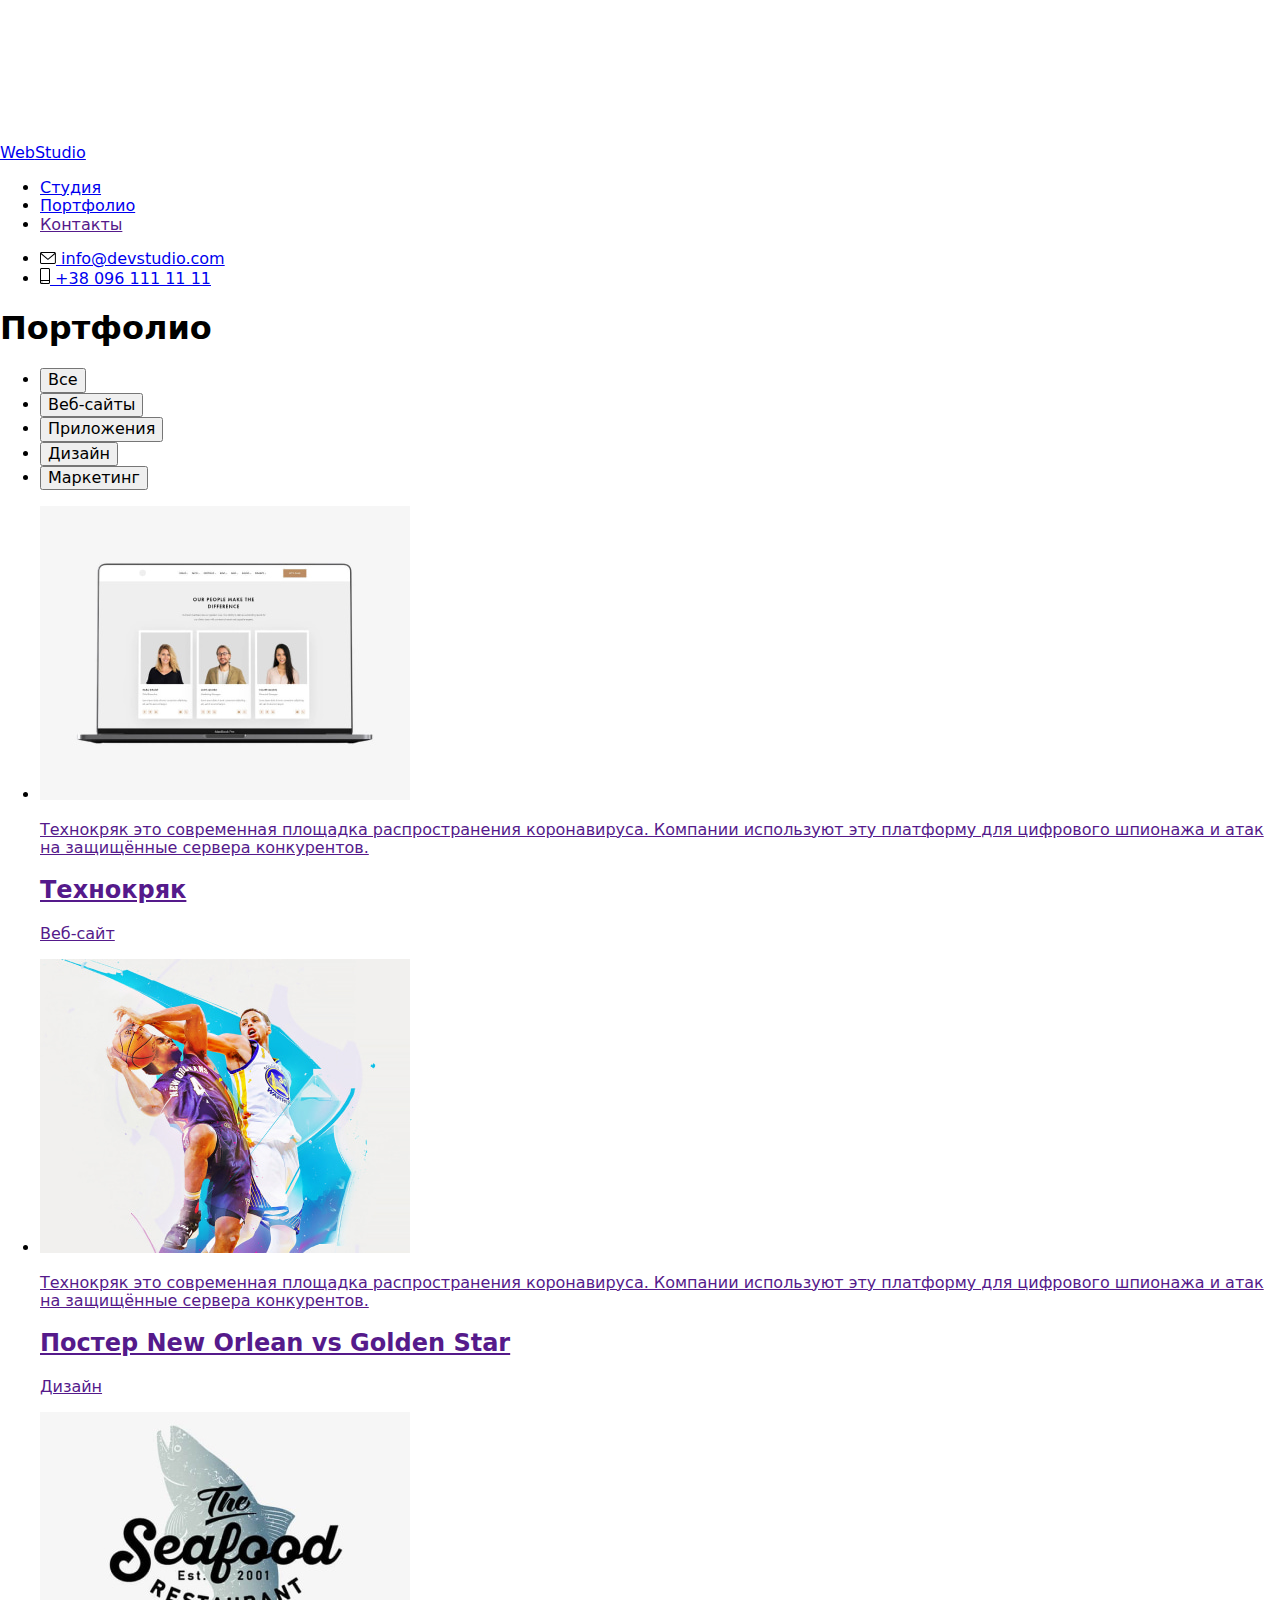
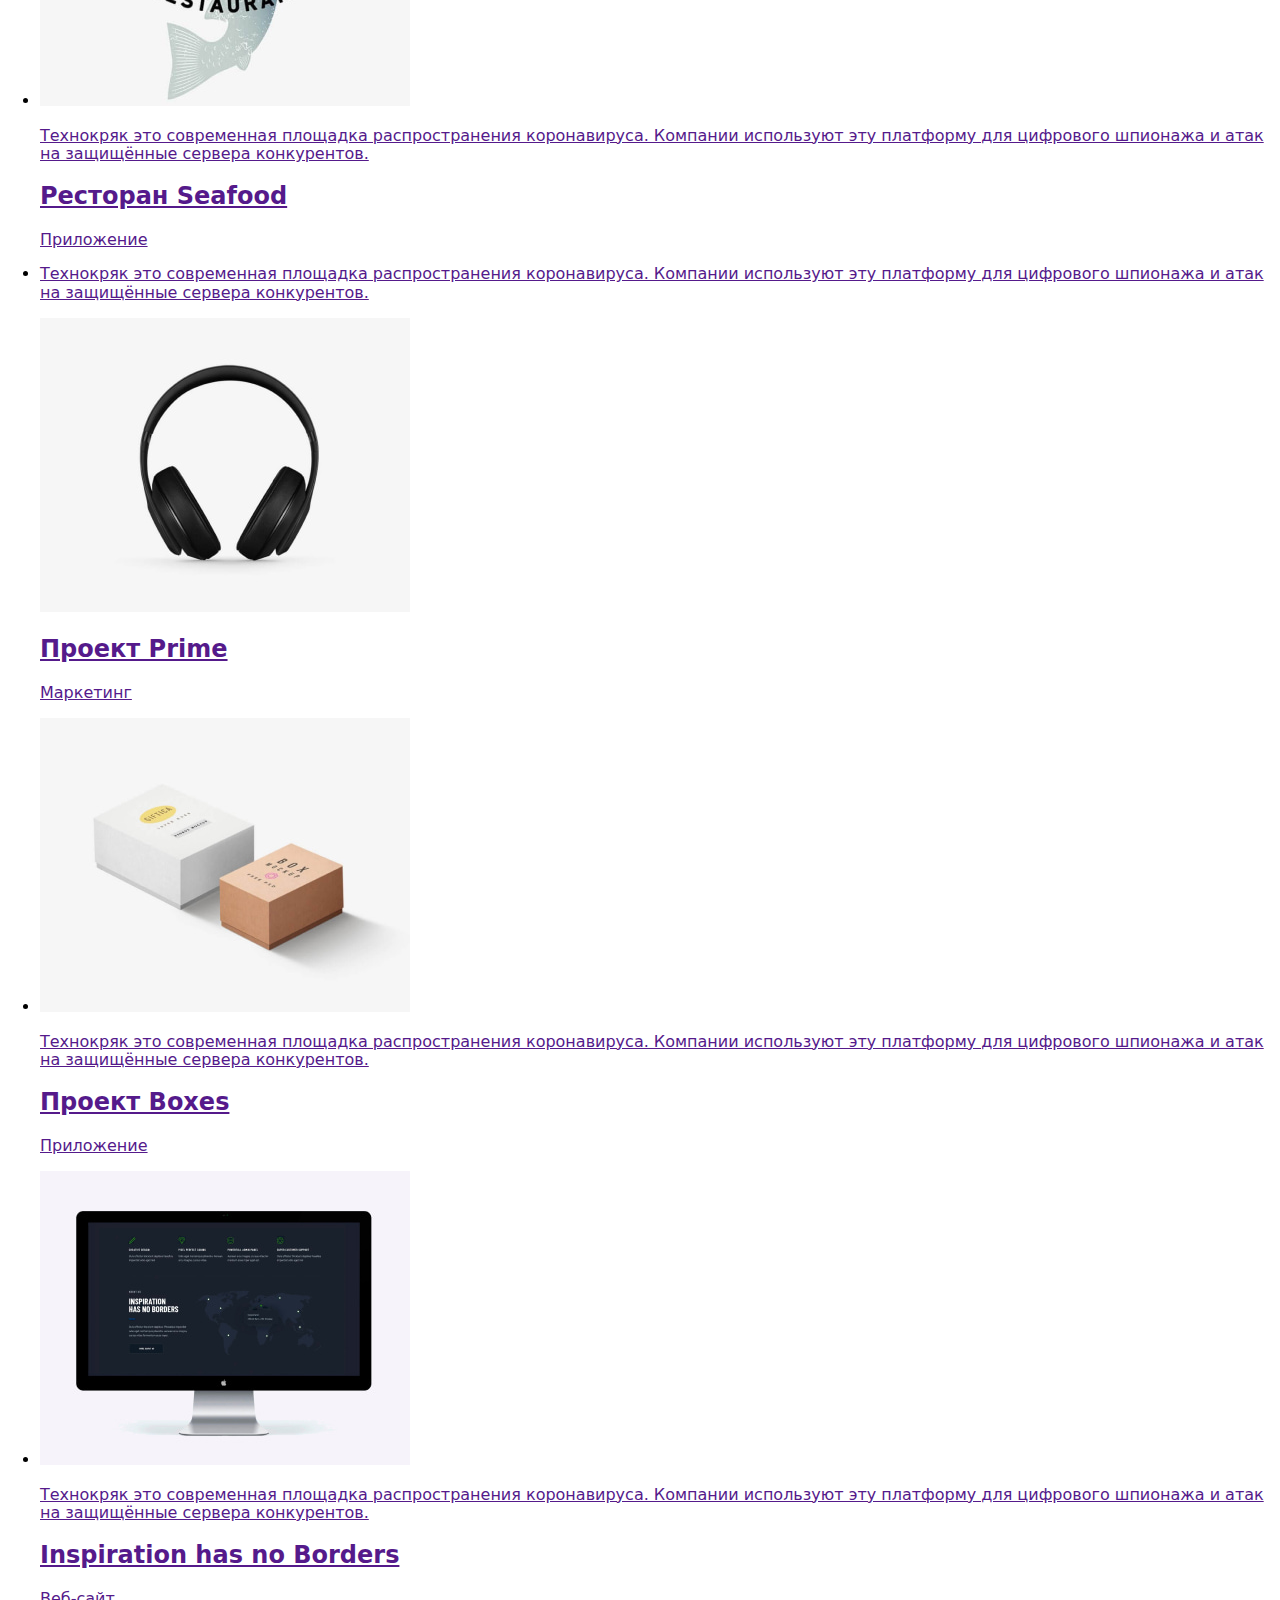
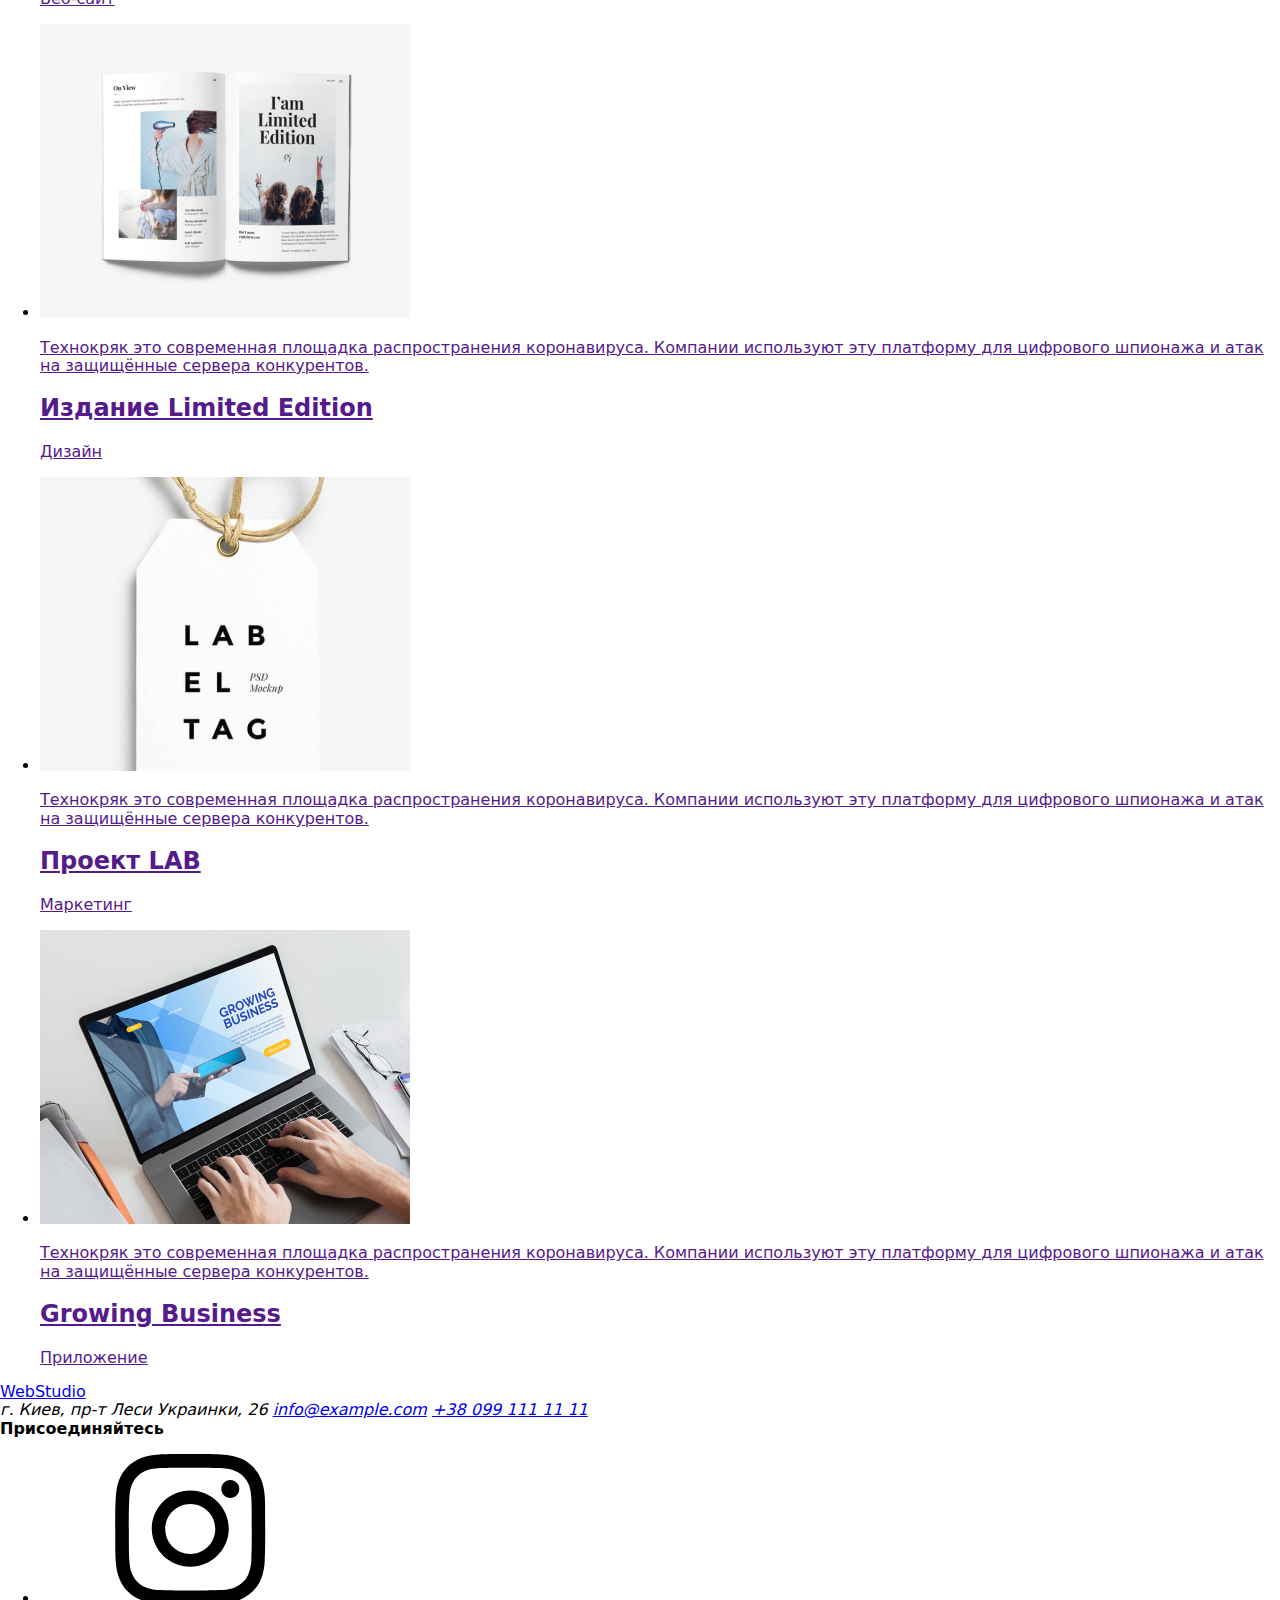
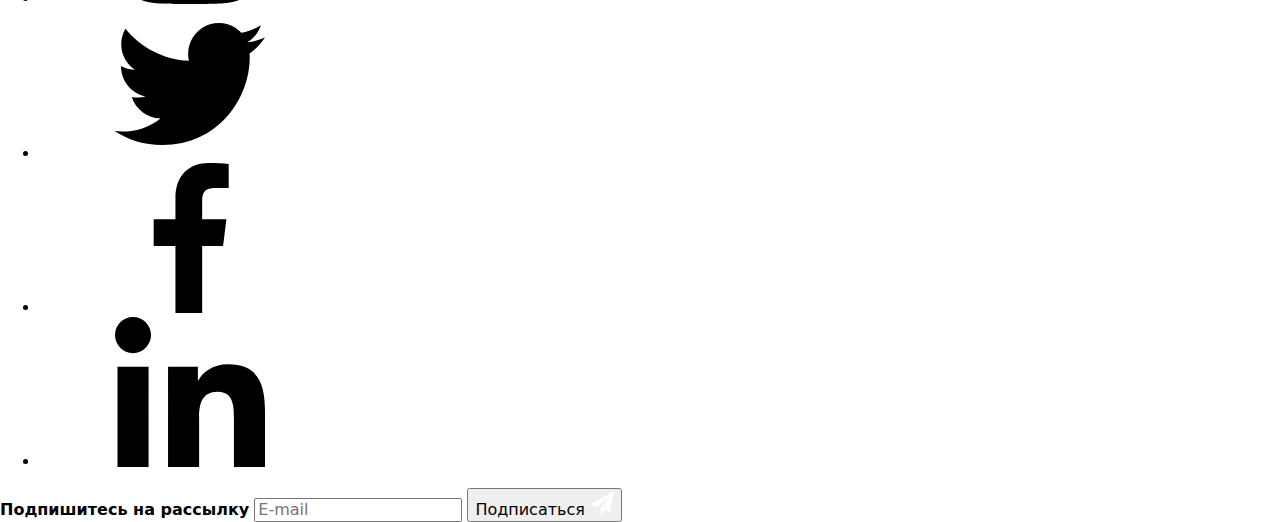
==== portfolio.html @ 75e2a90d "обновляет html для BEM" ====
<!DOCTYPE html>
<html lang="en">
  <head>
    <meta charset="UTF-8" />
    <meta http-equiv="X-UA-Compatible" content="IE=edge" />
    <meta name="viewport" content="width=device-width, initial-scale=1.0" />
    <title>Document</title>
    <link rel="preconnect" href="https://fonts.googleapis.com" />
    <link rel="preconnect" href="https://fonts.gstatic.com" crossorigin />
    <link
      href="https://fonts.googleapis.com/css2?family=Raleway:wght@700&family=Roboto:wght@400;500;700;900&display=swap"
      rel="stylesheet"
    />
    <link
      rel="stylesheet"
      href="https://cdnjs.cloudflare.com/ajax/libs/modern-normalize/1.1.0/modern-normalize.min.css"
    />
    <link rel="stylesheet" href="./css/styles.css" />
  </head>
  <body class="page">
    <!--Шапка сайта-->
    <header class="page-header">
      <div class="container navigation">
        <nav class="main-nav">
          <a href="./index.html" lang="en" class="page-header__logo"
            ><span class="page-header__accent">Web</span>Studio</a
          >
          <ul class="site-nav">
            <li class="site-nav__item">
              <a href="./index.html" class="site-nav__link site-nav__link--active">Студия</a>
            </li>
            <li class="site-nav__item">
              <a href="./portfolio.html" class="site-nav__link">Портфолио</a>
            </li>
            <li class="site-nav__item"><a href="" class="site-nav__link">Контакты</a></li>
          </ul>
        </nav>
        <ul class="auth-nav">
          <li class="auth-nav__item">
            <a href="mailto:info@devstudio.com" class="auth-nav__link">
              <svg class="auth-nav__icon" width="16px" height="12px">
                <use href="./images/icons.svg#icon-envelope"></use></svg>
                info@devstudio.com</a>
          </li>
          <li class="auth-nav__item">
            <a href="tel:+380961111111" class="auth-nav__link">
              <svg class="auth-nav__icon" width="10px" height="16px">
                <use href="./images/icons.svg#icon-smartphone"></use></svg>
                +38 096 111 11 11</a>
          </li>
        </ul>
      </div>
    </header>
    <main>
      <!--Секция портфолио-->
      <section class="section">
        <div class="container">
          <h1 class="portfolio-title">Портфолио</h1>
          <ul class="fields">
            <li class="fields__item">
              <button type="button" class="fields__button">Все</button>
            </li>
            <li class="fields__item">
              <button type="button" class="fields__button">Веб-сайты</button>
            </li>
            <li class="fields__item">
              <button type="button" class="fields__button">Приложения</button>
            </li>
            <li class="fields__item">
              <button type="button" class="fields__button">Дизайн</button>
            </li>
            <li class="fields__item">
              <button type="button" class="fields__button">Маркетинг</button>
            </li>
          </ul>
          <ul class="project-list">
            <li class="project-list__item">
              <a class="project-list__link" href="">
                <div class="project-overlay">
                  <img
                    class="project-list__image"
                    src="./images/img1.jpg"
                    alt="часть команды: две девушки и мужчина на отдельных фотокарточках с именами и должностями"
                    width="370"
                    height="294"
                  />
                  <p class="project-overlay__text">
                    Технокряк это современная площадка распространения
                    коронавируса. Компании используют эту платформу для
                    цифрового шпионажа и атак на защищённые сервера конкурентов.
                  </p>
                </div>
                <div class="project-list__description">
                  <h2 class="project-list__title">Технокряк</h2>
                  <p class="project-list__text">Веб-сайт</p>
                </div>
              </a>
            </li>
            <li class="project-list__item">
              <a class="project-list__link" href="">
                <div class="project-overlay">
                  <img
                    class="project-list__image"
                    src="./images/img2.jpg"
                    alt="два баскетболиста борются в воздухе за мяч"
                    width="370"
                    height="294"
                  />
                  <p class="project-overlay__text">
                    Технокряк это современная площадка распространения
                    коронавируса. Компании используют эту платформу для
                    цифрового шпионажа и атак на защищённые сервера конкурентов.
                  </p>
                </div>
                <div class="project-list__description">
                  <h2 class="project-list__title">Постер New Orlean vs Golden Star</h2>
                  <p class="project-list__text">Дизайн</p>
                </div>
              </a>
            </li>
            <li class="project-list__item">
              <a class="project-list__link" href="">
                <div class="project-overlay">
                  <img
                    class="project-list__image"
                    src="./images/img3.jpg"
                    alt="Надпись The Seafood restautant с рыбой на фоне"
                    width="370"
                    height="294"
                  />
                  <p class="project-overlay__text">
                    Технокряк это современная площадка распространения
                    коронавируса. Компании используют эту платформу для
                    цифрового шпионажа и атак на защищённые сервера конкурентов.
                  </p>
                </div>
                <div class="project-list__description">
                  <h2 class="project-list__title">Ресторан Seafood</h2>
                  <p class="project-list__text">Приложение</p>
                </div>
              </a>
            </li>
            <li class="project-list__item">
              <a class="project-list__link" href="">
                <div class="project-overlay">
                  <p class="project-overlay__text">
                    Технокряк это современная площадка распространения
                    коронавируса. Компании используют эту платформу для
                    цифрового шпионажа и атак на защищённые сервера конкурентов.
                  </p>
                  <img
                    class="project-list__image"
                    src="./images/img4.jpg"
                    alt="большие черные наушники"
                    width="370"
                    height="294"
                  />
                </div>
                <div class="project-list__description">
                  <h2 class="project-list__title">Проект Prime</h2>
                  <p class="project-list__text">Маркетинг</p>
                </div>
              </a>
            </li>
            <li class="project-list__item">
              <a class="project-list__link" href="">
                <div class="project-overlay">
                  <img
                    class="project-list__image"
                    src="./images/img5.jpg"
                    alt="одна белая коробочка побольше и одна поменьше под цвет дерева"
                    width="370"
                    height="294"
                  />
                  <p class="project-overlay__text">
                    Технокряк это современная площадка распространения
                    коронавируса. Компании используют эту платформу для
                    цифрового шпионажа и атак на защищённые сервера конкурентов.
                  </p>
                </div>
                <div class="project-list__description">
                  <h2 class="project-list__title">Проект Boxes</h2>
                  <p class="project-list__text">Приложение</p>
                </div>
              </a>
            </li>
            <li class="project-list__item">
              <a class="project-list__link" href="">
                <div class="project-overlay">
                  <img
                    class="project-list__image"
                    src="./images/img6.jpg"
                    alt="компьютерный моноблок"
                    width="370"
                    height="294"
                  />
                  <p class="project-overlay__text">
                    Технокряк это современная площадка распространения
                    коронавируса. Компании используют эту платформу для
                    цифрового шпионажа и атак на защищённые сервера конкурентов.
                  </p>
                </div>
                <div class="project-list__description">
                  <h2 lang="en" class="project-list__title">Inspiration has no Borders</h2>
                  <p class="project-list__text">Веб-сайт</p>
                </div>
              </a>
            </li>
            <li class="project-list__item">
              <a class="project-list__link" href="">
                <div class="project-overlay">
                  <img
                    class="project-list__image"
                    src="./images/img7.jpg"
                    alt="Открытый фотожурнал"
                    width="370"
                    height="294"
                  />
                  <p class="project-overlay__text">
                    Технокряк это современная площадка распространения
                    коронавируса. Компании используют эту платформу для
                    цифрового шпионажа и атак на защищённые сервера конкурентов.
                  </p>
                </div>
                <div class="project-list__description">
                  <h2 class="project-list__title">Издание Limited Edition</h2>
                  <p class="project-list__text">Дизайн</p>
                </div>
              </a>
            </li>
            <li class="project-list__item">
              <a class="project-list__link" href="">
                <div class="project-overlay">
                  <img
                    class="project-list__image"
                    src="./images/img8.jpg"
                    alt="этикетка для одежды"
                    width="370"
                    height="294"
                  />
                  <p class="project-overlay__text">
                    Технокряк это современная площадка распространения
                    коронавируса. Компании используют эту платформу для
                    цифрового шпионажа и атак на защищённые сервера конкурентов.
                  </p>
                </div>
                <div class="project-list__description">
                  <h2 class="project-list__title">Проект LAB</h2>
                  <p class="project-list__text">Маркетинг</p>
                </div>
              </a>
            </li>
            <li class="project-list__item">
              <a class="project-list__link" href="">
                <div class="project-overlay">
                  <img
                    class="project-list__image"
                    src="./images/img9.jpg"
                    alt="пальцы рук печатают по клавиатуре macbook"
                    width="370"
                    height="294"
                  />
                  <p class="project-overlay__text">
                    Технокряк это современная площадка распространения
                    коронавируса. Компании используют эту платформу для
                    цифрового шпионажа и атак на защищённые сервера конкурентов.
                  </p>
                </div>
                <div class="project-list__description">
                  <h2 lang="en" class="project-list__title">Growing Business</h2>
                  <p class="project-list__text">Приложение</p>
                </div>
              </a>
            </li>
          </ul>
        </div>
      </section>
    </main>
    <!--Футер-->
    <footer class="footer">
      <div class="container">
        <div class="footer__info">
          <div class="footer__contacts">
            <a href="./index.html" lang="en" class="footer__logo"
              ><span class="footer__accent">Web</span>Studio</a
            >
            <address class="footer-adress">
              <span class="footer-adress__postal">г. Киев, пр-т Леси Украинки, 26</span>
              <a href="mailto:info@example.com" class="footer-adress__email"
                >info@example.com</a
              >
              <a href="tel:+380991111111" class="footer-adress__tel">+38 099 111 11 11</a>
            </address>
          </div>
          <div class="footer-media">
            <b class="footer-media__join">Присоединяйтесь</b>
            <ul class="footer-social">
              <li class="footer-social__item">
                <a class="footer-social__link" href="">
                  <svg class="footer-social__icon">
                    <use href="./images/icons.svg#icon-instagram"></use>
                  </svg>
                </a>
              </li>
              <li class="footer-social__item">
                <a class="footer-social__link" href="">
                  <svg class="footer-social__icon">
                    <use href="./images/icons.svg#icon-twitter"></use>
                  </svg>
                </a>
              </li>
              <li class="footer-social__item">
                <a class="footer-social__link" href="">
                  <svg class="footer-social__icon">
                    <use href="./images/icons.svg#icon-facebook"></use>
                  </svg>
                </a>
              </li>
              <li class="footer-social__item">
                <a class="footer-social__linkedin" href="">
                  <svg class="footer-social__icon">
                    <use href="./images/icons.svg#icon-linkedin"></use>
                  </svg>
                </a>
              </li>
            </ul>
          </div>
          <form class="footer-form">
            <label class="footer-form__block">
              <b class="footer-form__caption">Подпишитесь на рассылку</b>
              <input
                class="footer-form__input"
                type="email"
                name="mail"
                id="mail"
                placeholder="E-mail"
              />
            </label>
            <button class="footer-form__button" type="submit">Подписаться
              <svg class="footer-form__icon" width="24px" height="24px">
                <use href="./images/icon-forms.svg#icon-icon-send"></use>
              </svg>
            </button>
          </form>
        </div>
      </div>
    </footer>
    <script>
      const { height: pageHeaderHeight } = document
        .querySelector('.page-header')
        .getBoundingClientRect();

      document.body.style.paddingTop = `${pageHeaderHeight}px`;
    </script>
  </body>
</html>
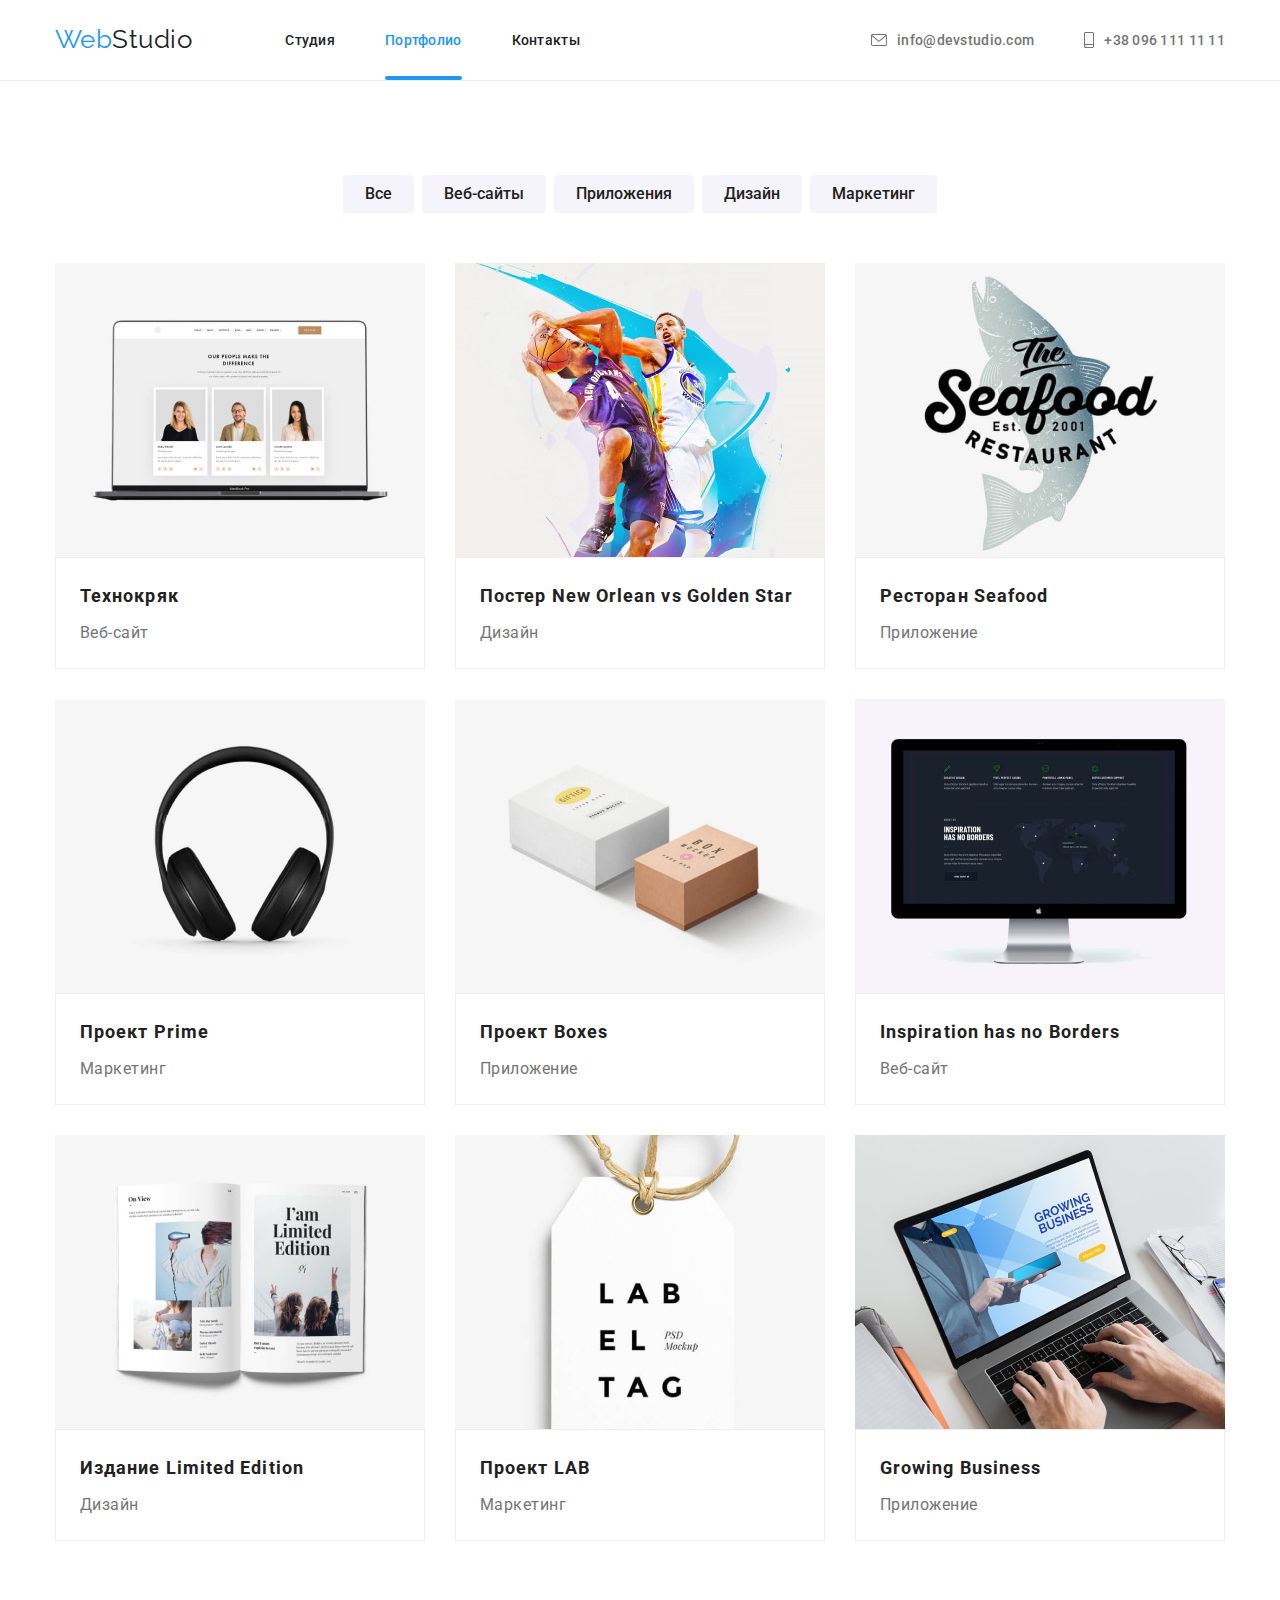
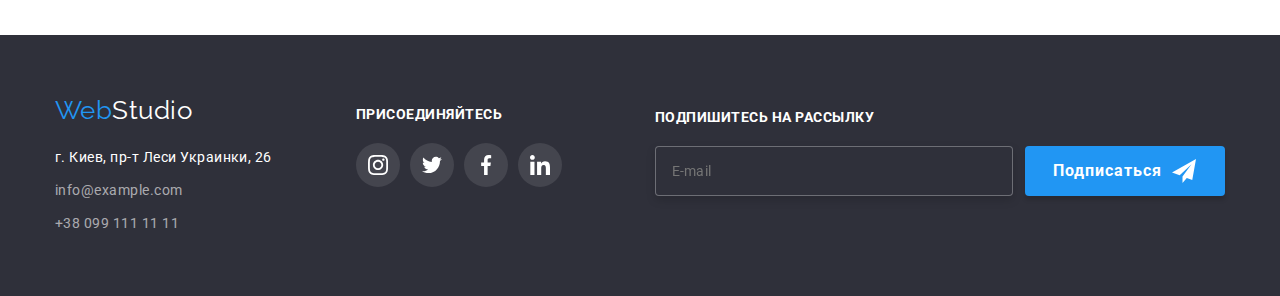
==== commit bf4eec59: "обновляет Портфолио для активной страницы" ====
--- a/portfolio.html
+++ b/portfolio.html
@@ -27,10 +27,10 @@
           >
           <ul class="site-nav">
             <li class="site-nav__item">
-              <a href="./index.html" class="site-nav__link site-nav__link--active">Студия</a>
+              <a href="./index.html" class="site-nav__link">Студия</a>
             </li>
             <li class="site-nav__item">
-              <a href="./portfolio.html" class="site-nav__link">Портфолио</a>
+              <a href="./portfolio.html" class="site-nav__link site-nav__link--active">Портфолио</a>
             </li>
             <li class="site-nav__item"><a href="" class="site-nav__link">Контакты</a></li>
           </ul>
--- a/css/styles.css
+++ b/css/styles.css
@@ -0,0 +1,1214 @@
+/* Цвет основного текста #212121 */
+/* Цвет выделений #2196F3 */
+/* цвет текста героя #FFFFFF */
+/* Цвет фона вторичный  #2F303A; */
+/* Цвет фона Наша команда #F5F4F */
+/* цвет параграфов в преимуществах #2F303A */
+/* Цвет фона кнопок #3F5F4FA */
+
+:root {
+  --primary-text-color: #757575;
+  --title-text-color: #212121;
+  --accent-color: #2196f3;
+  --primary-white-color: #ffffff;
+  --secondary-bcg-color: #f5f4fa;
+  --thirdly-bcg-color: #2f303a;
+  --animation-timing-function: cubic-bezier(0.4, 0, 0.2, 1);
+  --animation-duration: 250ms;
+}
+
+html {
+  box-sizing: border-box;
+}
+
+*,
+*::before,
+*::after {
+  box-sizing: inherit;
+}
+
+/* Cтили для index.html */
+
+.page {
+  background-color: var(--primary-white-color);
+  color: var(--primary-text-color);
+
+  font-family: Roboto, sans-serif;
+  letter-spacing: 0.03em;
+}
+
+ul {
+  list-style: none;
+  padding: 0;
+  margin: 0;
+}
+
+.container {
+  width: 1200px;
+  margin: 0 auto;
+  padding-left: 15px;
+  padding-right: 15px;
+}
+
+.section {
+  padding-top: 94px;
+  padding-bottom: 94px;
+}
+
+section.no-bottom-padding {
+  padding-bottom: 0;
+}
+
+.section__title {
+  color: var(--title-text-color);
+  margin-top: 0;
+  margin-bottom: 50px;
+
+  font-size: 36px;
+  line-height: 1.17;
+  text-align: center;
+}
+
+.image {
+  display: block;
+}
+
+/* Header */
+.page-header {
+  border-bottom: 1px solid #ececec;
+  position: fixed;
+  width: 100%;
+  min-height: 80px;
+  top: 0;
+  left: 0;
+  z-index: 3;
+  background-color: var(--primary-white-color);
+}
+
+/* Navigation */
+.navigation {
+  display: flex;
+  align-items: center;
+  justify-content: space-between;
+}
+.main-nav {
+  display: flex;
+  align-items: center;
+}
+
+/* logo */
+.page-header__logo {
+  display: block;
+  padding-top: 24px;
+  padding-bottom: 25px;
+  color: var(--title-text-color);
+
+  font-family: Raleway, sans-serif;
+  font-size: 26px;
+  line-height: 1.2;
+  text-decoration: none;
+}
+.page-header__accent {
+  color: var(--accent-color);
+}
+
+/* site nav */
+.site-nav {
+  display: flex;
+  margin-left: 93px;
+}
+
+.site-nav__item:not(:last-child) {
+  margin-right: 50px;
+}
+
+.site-nav__link {
+  color: var(--title-text-color);
+
+  display: block;
+  font-weight: 500;
+  font-size: 14px;
+  line-height: 1.15;
+  letter-spacing: 0.02em;
+  text-decoration: none;
+  padding-top: 32px;
+  padding-bottom: 32px;
+  transition: color var(--animation-duration) var(--animation-timing-function);
+}
+.site-nav__link:hover,
+.site-nav__link:focus {
+  color: var(--accent-color);
+  outline: none;
+}
+
+.site-nav__link--active {
+  display: block;
+  font-weight: 500;
+  font-size: 14px;
+  line-height: 1.15;
+  letter-spacing: 0.02em;
+  text-decoration: none;
+  padding-top: 32px;
+  padding-bottom: 32px;
+  transition: color var(--animation-duration) var(--animation-timing-function);
+  color: var(--accent-color);
+}
+
+.site-nav__item {
+  position: relative;
+}
+
+
+
+.site-nav__link::after {
+  content: '';
+  display: block;
+  position: absolute;
+  bottom: 0;
+  left: 0;
+  border-radius: 2px;
+  min-height: 4px;
+  min-width: 100%;
+  background-color: var(--accent-color);
+  transform: scaleX(0);
+  transition: transform 500ms cubic-bezier(0.4, 0, 0.2, 1);
+}
+
+.site-nav__link--active::after {
+  content: '';
+  display: block;
+  position: absolute;
+  bottom: 0;
+  left: 0;
+  border-radius: 2px;
+  height: 4px;
+  min-width: 100%;
+  background-color: var(--accent-color);
+  transform: scaleX(1);
+}
+
+.site-nav__link:hover::after,
+.site-nav__link:focus::after {
+  transform: scaleX(1);
+  outline: none;
+}
+
+/* auth-nav */
+
+.auth-nav {
+  display: flex;
+}
+
+.auth-nav__item{
+  margin-left: 50px;
+}
+
+.auth-nav__link {
+  display: flex;
+  color: var(--primary-text-color);
+  margin-left: 0;
+  font-weight: 500;
+  font-size: 14px;
+  line-height: 1.15;
+  letter-spacing: 0.02em;
+  text-decoration: none;
+  list-style: none;
+  align-items: center;
+  transition: color var(--animation-duration) var(--animation-timing-function);
+}
+
+.auth-nav__link:hover,
+.auth-nav__link:focus {
+  color: var(--accent-color);
+  outline: none;
+}
+
+.auth-nav__icon {
+  margin-right: 10px;
+  fill: currentColor;
+  margin-top: 0;
+  margin-bottom: 0;
+}
+
+/* hero */
+
+.hero {
+  background-color: #c4c4c4;
+  background-image: linear-gradient(
+      to right,
+      rgba(47, 48, 58, 0.4),
+      rgba(47, 48, 58, 0.4)
+    ),
+    url(../images/background.jpg);
+
+  background-repeat: no-repeat;
+  background-position: center;
+  background-size: cover;
+
+  height: 600px;
+  max-width: 1600px;
+  margin-right: auto;
+  margin-left: auto;
+
+  padding-top: 200px;
+  padding-bottom: 200px;
+
+  text-align: center;
+}
+
+.hero__title {
+  color: var(--primary-white-color);
+  margin-top: 0;
+  margin-bottom: 30px;
+
+  font-weight: 900;
+  font-size: 44px;
+  line-height: 1.36;
+  text-align: center;
+  letter-spacing: 0.06em;
+  text-transform: uppercase;
+}
+.hero__button {
+  color: var(--primary-white-color);
+  background-color: var(--accent-color);
+  cursor: pointer;
+  /* position: relative; */
+
+  font-family: inherit;
+  font-weight: 700;
+  font-size: 16px;
+  line-height: 1.87;
+  /* overflow: hidden; */
+
+  display: inline-flex;
+  min-width: 200px;
+  align-items: center;
+  text-align: center;
+  letter-spacing: 0.06em;
+  border: 0;
+  padding: 10px 32px;
+
+  box-shadow: 0px 4px 4px rgba(0, 0, 0, 0.15);
+  border-radius: 4px;
+
+  transition: background-color 250ms cubic-bezier(0.4, 0, 0.2, 1);
+}
+
+.hero__button:hover,
+.hero__button:focus {
+  background-color: #188ce8;
+  outline: none;
+}
+
+/* .hero-button::before{
+  content: "";
+  display: inline-block;
+  width: 30px;
+  height: 30px;
+  margin-right: 5px;
+  background-color: red;
+
+  transition: transform 250ms cubic-bezier(0.4, 0, 0.2, 1);
+}
+
+.hero-button:hover::before{
+  transform: translateY(-60px);
+}
+
+.hero-button::after{
+  content: "";
+  display: inline-block;
+  position: absolute;
+  top: 40%;
+  left: 32px;
+  width: 30px;
+  height: 30px;
+  margin-right: 5px;
+  background-color: rgb(82, 47, 47);
+  transform: translateY(calc(-35% + 60px));
+
+  transition: transform 250ms cubic-bezier(0.4, 0, 0.2, 1) ;
+
+}
+
+.hero-button:hover::after{
+  transform: translateY(-35%);
+} */
+
+/* Form */
+.form {
+  width: 100%;
+  height: 100%;
+  padding: 0;
+  color: var(--title-text-color);
+}
+
+.form__title {
+  display: inline-block;
+  margin-bottom: 12px;
+  margin-top: 0;
+  font-weight: 700;
+  font-size: 20px;
+  line-height: 1.15;
+  text-align: center;
+
+  color: var(--title-text-color);
+}
+
+.form__field {
+  position: relative;
+  display: flex;
+  margin-bottom: 10px;
+  flex-direction: column;
+  text-align: start;
+}
+
+.form__comments {
+  position: relative;
+  display: flex;
+  flex-direction: column;
+  text-align: start;
+  margin-bottom: 0;
+}
+
+.form__lable {
+  display: block;
+  font-size: 12px;
+  line-height: 1.17;
+  letter-spacing: 0.01em;
+  color: #757575;
+  margin-bottom: 4px;
+}
+
+.form__input {
+  border: 1px solid rgba(33, 33, 33, 0.2);
+  box-sizing: border-box;
+  border-radius: 4px;
+  width: 448px;
+  height: 40px;
+  padding: 11px 12px;
+  padding-left: 42px;
+  color: var(--title-text-color);
+  transition: border var(--animation-duration) var(--animation-timing-function);
+
+  font-family: Roboto;
+  font-style: normal;
+  font-weight: normal;
+  font-size: 12px;
+  line-height: 1.14;
+  letter-spacing: 0.03em;
+}
+
+.form__icon {
+  display: inline-block;
+  position: absolute;
+  top: 55%;
+  left: 15px;
+  fill: currentColor;
+}
+
+.form__input:hover,
+.form__input:focus {
+  border: 1px solid #2196f3;
+  outline: none;
+}
+
+.form__field:hover .form__icon,
+.form__field:focus .form__icon {
+  color: var(--accent-color);
+  outline: none;
+}
+
+.form__textarea {
+  width: 448px;
+  height: 120px;
+  border: 1px solid rgba(33, 33, 33, 0.2);
+  box-sizing: border-box;
+  border-radius: 4px;
+  resize: none;
+  margin-bottom: 20px;
+  padding: 12px 16px;
+  transition: border var(--animation-duration) var(--animation-timing-function);
+
+  font-family: Roboto;
+  font-style: normal;
+  font-weight: normal;
+  font-size: 12px;
+  line-height: 1.14;
+  letter-spacing: 0.03em;
+}
+
+.form__textarea:hover,
+.form__textarea:focus {
+  border: 1px solid #2196f3;
+  outline: #2196f3;
+}
+
+.form__textarea::placeholder {
+  font-size: 12px;
+  line-height: 14px;
+  letter-spacing: 0.01em;
+
+  color: rgba(117, 117, 117, 0.5);
+}
+
+.agreement {
+  display: flex;
+  align-items: center;
+  text-align: center;
+  justify-content: center;
+  margin-bottom: 30px;
+  font-size: 14px;
+  line-height: 1.71;
+
+  letter-spacing: 0.03em;
+
+  color: black;
+}
+
+.agreement__label {
+  display: inline-block;
+  color: var(--primary-text-color);
+}
+
+.agreement__input {
+  display: block;
+  box-sizing: border-box;
+  width: 15px;
+  height: 15px;
+  position: absolute;
+  width: 1px;
+  height: 1px;
+  margin: -1px;
+  border: 0;
+  padding: 0;
+  clip: rect(0 0 0 0);
+  overflow: hidden;
+}
+
+.agreement__icon {
+  display: block;
+  border-radius: 4px;
+  fill: currentColor;
+  top: 75.8%;
+  left: 51px;
+  margin-right: 8.4px;
+}
+
+.agreement__link{
+  text-decoration: none;
+  text-decoration-line: underline;
+  color: #2196F3;
+}
+
+.agreement__link:visited{
+  color: #2196F3;
+}
+
+.agreement__input:checked + .agreement__icon {
+  background-color: var(--accent-color);
+  background-image: url('../images/full-check.svg');
+  background-size: contain;
+  background-origin: border-box;
+  border-color: var(--accent-color);
+  fill: var(--accent-color);
+}
+
+.form__button {
+  display: block;
+  margin: auto;
+  padding-bottom: 0;
+  font-weight: 700;
+  font-size: 16px;
+  line-height: 1.87;
+  cursor: pointer;
+
+  letter-spacing: 0.06em;
+
+  color: #ffffff;
+
+  width: 200px;
+  height: 50px;
+  background: #2196f3;
+  box-shadow: 0px 4px 4px rgba(0, 0, 0, 0.15);
+  border: 0;
+  border-radius: 4px;
+}
+
+/* Features */
+.section-features__title{
+  display: none;
+}
+
+
+.features {
+  display: flex;
+  justify-content: space-between;
+}
+
+
+.features__item::before {
+  display: block;
+  content: '';
+  height: 120px;
+  width: 270px;
+
+  background-image: url(../images/antenna.svg);
+  background-size: 70px 70px;
+  background-repeat: no-repeat;
+  background-position: center;
+  background-color: var(--secondary-bcg-color);
+}
+
+.features__item--icon-clock::before {
+  background-image: url(../images/clock.svg);
+}
+
+.features__item--icon-diagram::before {
+  background-image: url(../images/diagram.svg);
+}
+
+.features__item--icon-astronaut::before {
+  background-image: url(../images/astronaut.svg);
+}
+
+.features__item:not(:last-child) {
+  margin-right: 30px;
+}
+
+.features__title {
+  color: var(--title-text-color);
+  margin-top: 30px;
+  margin-bottom: 10px;
+
+  font-size: 14px;
+  line-height: 1.14;
+  text-transform: uppercase;
+}
+
+.features__text {
+  margin-top: 0;
+  margin-bottom: 0;
+  font-size: 14px;
+  line-height: 1.7;
+}
+
+/* Work */
+.work {
+  display: flex;
+  margin-top: 0;
+  justify-content: center;
+}
+.work__item:not(:last-child) {
+  margin-right: 30px;
+}
+
+.work__item {
+  position: relative;
+}
+
+.work__title {
+  position: absolute;
+  bottom: 0;
+  margin: 0;
+  width: 100%;
+  padding: 27px 82px 27px 83px;
+  white-space: nowrap;
+  color: var(--primary-white-color);
+  font-style: normal;
+  font-weight: 700;
+  font-size: 14px;
+  line-height: 1.14;
+  text-align: center;
+  text-transform: uppercase;
+
+  background: rgba(47, 48, 58, 0.8);
+}
+
+.title-work.mobile {
+  padding: 27px 85px 27px 86px;
+}
+
+.title-work.design {
+  padding: 27px 90px 27px 91px;
+}
+
+.work__image{
+  display: block;
+  margin: 0;
+}
+
+/* Team */
+.section-team {
+  background-color: var(--secondary-bcg-color);
+  padding-top: 94px;
+  padding-bottom: 94px;
+}
+
+.team {
+  background-color: var(--secondary-bcg-color);
+}
+
+.team-card {
+  display: flex;
+  
+}
+
+.team-card__item{
+  background-color: var(--primary-white-color);
+  box-shadow: 0px 1px 3px rgba(0, 0, 0, 0.12), 0px 1px 1px rgba(0, 0, 0, 0.14),
+    0px 2px 1px rgba(0, 0, 0, 0.2);
+  border-radius: 0px 0px 4px 4px;
+
+  width: 270px;
+}
+
+.team-card__description {
+  padding: 30px 32px;
+  margin: 0;
+}
+
+.team-card__item:not(:last-child) {
+  margin-right: 30px;
+}
+
+.team-card__title {
+  color: var(--title-text-color);
+
+  margin-bottom: 10px;
+  margin-top: 0;
+
+  font-weight: 500;
+  font-size: 16px;
+  line-height: 1.19;
+  text-align: center;
+}
+
+.team-card__position {
+  font-size: 16px;
+  line-height: 1.19;
+  margin-top: 0;
+  margin-bottom: 16px;
+  text-align: center;
+}
+
+.social__link {
+  display: block;
+  border-radius: 50%;
+  width: 44px;
+  height: 44px;
+  text-align: center;
+  padding: 12px;
+  color: #afb1b8;
+  background-color: white;
+  transition: color var(--animation-duration) var(--animation-timing-function),
+    background-color var(--animation-duration) var(--animation-timing-function);
+}
+
+.social__link:not(:last-child) {
+  margin-right: 10px;
+}
+
+.social__icon {
+  width: 20px;
+  height: 20px;
+  fill: currentColor;
+}
+
+.social__link:hover,
+.social__link:focus {
+  color: white;
+  background-color: var(--accent-color);
+  outline: none;
+}
+
+.social {
+  display: flex;
+  color: #afb1b8;
+  background-color: var(--primary-white-color);
+  justify-content: space-between;
+  align-items: center;
+  list-style: none;
+  padding: 0;
+  margin: 0;
+}
+
+/* Clients */
+
+.clients {
+  display: flex;
+  align-items: center;
+  text-align: center;
+  justify-content: space-between;
+  color: #afb1b8;
+  background-color: var(--primary-white-color);
+}
+
+.clients__link {
+  display: flex;
+  width: 170px;
+  height: 92px;
+  color: #afb1b8;
+  background-color: var(--primary-white-color);
+
+  padding: 16px 32px;
+  align-items: center;
+  justify-content: center;
+  text-align: center;
+
+  border: 1px solid #afb1b8;
+  border-radius: 4px;
+  transition: color var(--animation-duration) var(--animation-timing-function),
+    background-color var(--animation-duration) var(--animation-timing-function),
+    border var(--animation-duration) var(--animation-timing-function);
+}
+.clients__item:not(:last-child) {
+  margin-right: 30px;
+}
+
+.clients__icon {
+  fill: currentColor;
+}
+
+.clients__link:hover,
+.clients__link:focus {
+  color: #2196f3;
+  background-color: var(--primary-white-color);
+  border: 1px solid #2196f3;
+  outline: none;
+}
+
+/* Footer */
+.footer {
+  display: flex;
+  background-color: var(--thirdly-bcg-color);
+  padding-top: 60px;
+  padding-bottom: 60px;
+}
+.footer__logo {
+  display: block;
+  color: var(--primary-white-color);
+
+  font-family: Raleway;
+  font-size: 26px;
+  line-height: 1.19;
+  text-decoration: none;
+}
+.footer__accent {
+  color: var(--accent-color);
+}
+
+.footer-adress {
+  display: inline-block;
+  width: 231px;
+  font-style: normal;
+  font-size: 14px;
+  line-height: 1.71;
+}
+.footer-adress__postal {
+  display: block;
+  color: var(--primary-white-color);
+  margin-top: 20px;
+}
+.footer-adress__email {
+  display: block;
+  color: rgba(255, 255, 255, 0.6);
+  text-decoration: none;
+  margin-top: 9px;
+  transition: color var(--animation-duration) var(--animation-timing-function);
+}
+.footer-adress__tel {
+  display: block;
+  color: rgba(255, 255, 255, 0.6);
+  text-decoration: none;
+  margin-top: 9px;
+  transition: color var(--animation-duration) var(--animation-timing-function);
+}
+
+.footer-adress__email:hover,
+.footer-adress__email:focus {
+  color: var(--accent-color);
+  outline: none;
+}
+
+.footer-adress__tel:hover,
+.footer-adress__tel:focus {
+  color: var(--accent-color);
+  outline: none;
+}
+
+.footer__info {
+  display: flex;
+  margin-right: 0;
+  padding-right: 0;
+}
+
+.footer__contacts {
+  display: block;
+  text-decoration: none;
+}
+
+.footer-media {
+  display: block;
+  margin-left: 70px;
+  align-items: center;
+  justify-content: center;
+  padding-top: 12px;
+  padding-bottom: 40px;
+}
+
+.footer-media__join {
+  display: block;
+  color: var(--primary-white-color);
+
+  font-weight: 700px;
+  font-size: 14px;
+  line-height: 1.14;
+  text-transform: uppercase;
+
+  margin-bottom: 20px;
+}
+
+.footer-social__link {
+  display: block;
+  border-radius: 50%;
+  width: 44px;
+  height: 44px;
+  text-align: center;
+  padding: 12px;
+
+  color: white;
+  background-color: rgba(255, 255, 255, 0.1);
+  color: white;
+  background-color: rgba(255, 255, 255, 0.1);
+  margin-right: 10px;
+  transition: background-color var(--animation-duration)
+  var(--animation-timing-function);
+}
+
+.footer-social__linkedin {
+  display: block;
+  border-radius: 50%;
+  width: 44px;
+  height: 44px;
+  text-align: center;
+  padding: 12px;
+
+  color: white;
+  background-color: rgba(255, 255, 255, 0.1);
+  margin-right: 0;
+
+  transition: background-color var(--animation-duration)
+    var(--animation-timing-function);
+}
+
+.footer-social__link:hover,
+.footer-social__linkedin:hover,
+.footer-social__link:focus,
+.footer-social__linkedin:focus {
+  background-color: var(--accent-color);
+  outline: none;
+}
+
+.footer-social {
+  display: flex;
+  color: var(--primary-white-color);
+  background-color: var(--thirdly-bcg-color);
+}
+
+.footer-social__icon {
+  width: 20px;
+  height: 20px;
+  fill: currentColor;
+}
+
+
+.footer-form {
+  display: flex;
+  align-items: flex-end;
+  margin-left: 93px;
+  padding-left: 0;
+  padding-top: 12px;
+  padding-bottom: 40px;
+}
+
+.footer-form__block {
+  flex-direction: column;
+}
+
+.footer-form__caption {
+  display: block;
+  margin-bottom: 20px;
+  font-weight: 700;
+  font-size: 14px;
+  line-height: 1.14;
+  text-transform: uppercase;
+
+  color: var(--primary-white-color);
+}
+
+.footer-form__input {
+  display: block;
+  width: 358px;
+  height: 50px;
+  margin-right: 12px;
+  padding: 15px 16px;
+  background-color: var(--thirdly-bcg-color);
+  border: 1px solid rgba(255, 255, 255, 0.3);
+  box-sizing: border-box;
+  filter: drop-shadow(0px 4px 4px rgba(0, 0, 0, 0.15));
+  border-radius: 4px;
+
+  color: var(--primary-white-color);
+
+  font-family: Roboto;
+  font-style: normal;
+  font-weight: normal;
+  font-size: 14px;
+  line-height: 1.14;
+  letter-spacing: 0.01em;
+}
+
+.footer-form__input:focus {
+  outline: none;
+}
+
+.footer-form__button {
+  display: flex;
+  align-items: center;
+  text-align: center;
+  margin: 0;
+  width: 200px;
+  height: 50px;
+  padding: 10px 28px;
+  background: #2196f3;
+  box-shadow: 0px 4px 4px rgba(0, 0, 0, 0.15);
+  border-radius: 4px;
+  border: none;
+
+  font-family: Roboto;
+  font-style: normal;
+  font-weight: bold;
+  font-size: 16px;
+  line-height: 1.87;
+  letter-spacing: 0.06em;
+
+  cursor: pointer;
+
+  color: var(--primary-white-color);
+}
+
+.footer-form__icon{
+  display: block;
+  margin: 0;
+  margin-left: 10px;
+}
+
+/* Backdrop */
+.backdrop {
+  position: fixed;
+  top: 0;
+  left: 0;
+  width: 100%;
+  height: 100%;
+  background-color: rgba(0, 0, 0, 0.2);
+  z-index: 4;
+  opacity: 1;
+
+  transition: opacity 1000ms var(--animation-timing-function);
+}
+
+.backdrop--hidden {
+  opacity: 0;
+  pointer-events: none;
+}
+
+.backdrop--hidden .modal {
+  transform: translate(-50%, -50%) scale(0.9);
+}
+
+.modal {
+  position: absolute;
+  top: 50%;
+  left: 50%;
+  padding: 40px;
+  transform: translate(-50%, -50%) scale(1);
+
+  width: 528px;
+  height: 581px;
+  background-color: var(--primary-white-color);
+
+  transition: transform 1000ms var(--animation-timing-function);
+}
+
+.modal__button {
+  position: absolute;
+  top: 8px;
+  right: 8px;
+
+  display: flex;
+  border-radius: 50%;
+  align-items: center;
+  text-align: center;
+  justify-content: center;
+  cursor: pointer;
+
+  padding-left: 10px;
+  padding-bottom: 10px;
+  padding-right: 9px;
+  padding-top: 9px;
+
+  width: 30px;
+  height: 30px;
+
+  background: var(--primary-white-color);
+  border: 1px solid rgba(0, 0, 0, 0.1);
+  color: var(--title-text-color);
+}
+
+.modal__icon {
+  width: 11px;
+  height: 11px;
+  fill: currentColor;
+}
+
+.modal__button:hover .modal__icon{
+color: var(--accent-color);
+}
+
+/* Стили для portfolio.html */
+
+.portfolio-title {
+  margin: 0;
+  display: none;
+}
+
+.fields {
+  display: flex;
+  margin-bottom: 50px;
+  justify-content: center;
+}
+
+.fields__item:not(:last-child) {
+  margin-right: 8px;
+}
+.fields__button {
+  color: var(--title-text-color);
+  background-color: var(--secondary-bcg-color);
+  cursor: pointer;
+
+  display: inline-block;
+  text-align: center;
+  padding: 6px 22px;
+
+  border-radius: 4px;
+  border: transparent;
+
+  font-family: inherit;
+  font-weight: 500;
+  font-size: 16px;
+  line-height: 1.62;
+  transition: color var(--animation-duration) var(--animation-timing-function),
+    background-color var(--animation-duration) var(--animation-timing-function),
+    box-shadow var(--animation-duration) var(--animation-timing-function);
+}
+.fields__button:hover,
+.fields__button:focus {
+  color: var(--primary-white-color);
+  background-color: var(--accent-color);
+  box-shadow: 0px 3px 1px rgba(0, 0, 0, 0.1), 0px 1px 2px rgba(0, 0, 0, 0.08),
+    0px 2px 2px rgba(0, 0, 0, 0.12);
+  outline: none;
+}
+
+.project-list {
+  display: flex;
+  flex-wrap: wrap;
+  margin: -15px;
+}
+.project-list__item {
+  width: 370px;
+  margin: 15px;
+  transition: box-shadow var(--animation-duration)
+    var(--animation-timing-function);
+}
+.project-list__item:nth-child(3n) {
+  margin-right: 0;
+}
+
+.project-list__item:hover,
+.project-list__item:focus {
+  box-shadow: 0px 1px 1px rgba(0, 0, 0, 0.12), 0px 4px 4px rgba(0, 0, 0, 0.06),
+    1px 4px 6px rgba(0, 0, 0, 0.16);
+  outline: none;
+}
+
+.project-list__image {
+  display: block;
+  overflow: hidden;
+}
+
+.project-list__link:nth-last-child(-n + 3) {
+  margin-bottom: 0;
+}
+
+.project-list__description {
+  border: 1px solid #eeeeee;
+  padding: 20px 24px;
+  position: relative;
+}
+
+.project-list__link {
+  text-decoration: none;
+}
+.project-list__title {
+  color: var(--title-text-color);
+  margin-top: 0;
+  margin-bottom: 4px;
+
+  font-size: 18px;
+  line-height: 2;
+  letter-spacing: 0.06em;
+}
+
+.project-list__text {
+  color: var(--primary-text-color);
+  margin: 0;
+
+  font-size: 16px;
+  line-height: 1.88;
+}
+
+.project-overlay {
+  position: relative;
+  width: 370px;
+  overflow: hidden;
+}
+
+.project-overlay__text {
+  display: inline-block;
+  content: '';
+  position: absolute;
+  width: 370px;
+  height: 294px;
+
+  top: 0;
+  left: 0;
+  margin: 0;
+  padding: 63px 24px;
+
+  color: var(--primary-white-color);
+  font-size: 18px;
+  line-height: 1.56;
+
+  background-color: rgba(33, 150, 243, 0.9);
+
+  transform: translateY(100%);
+  transition: transform 250ms cubic-bezier(0.4, 0, 0.2, 1);
+}
+
+.project-list__item:hover .project-overlay__text,
+.project-list__item:focus .project-overlay__text {
+  transform: translateY(0%);
+  outline: none;
+}
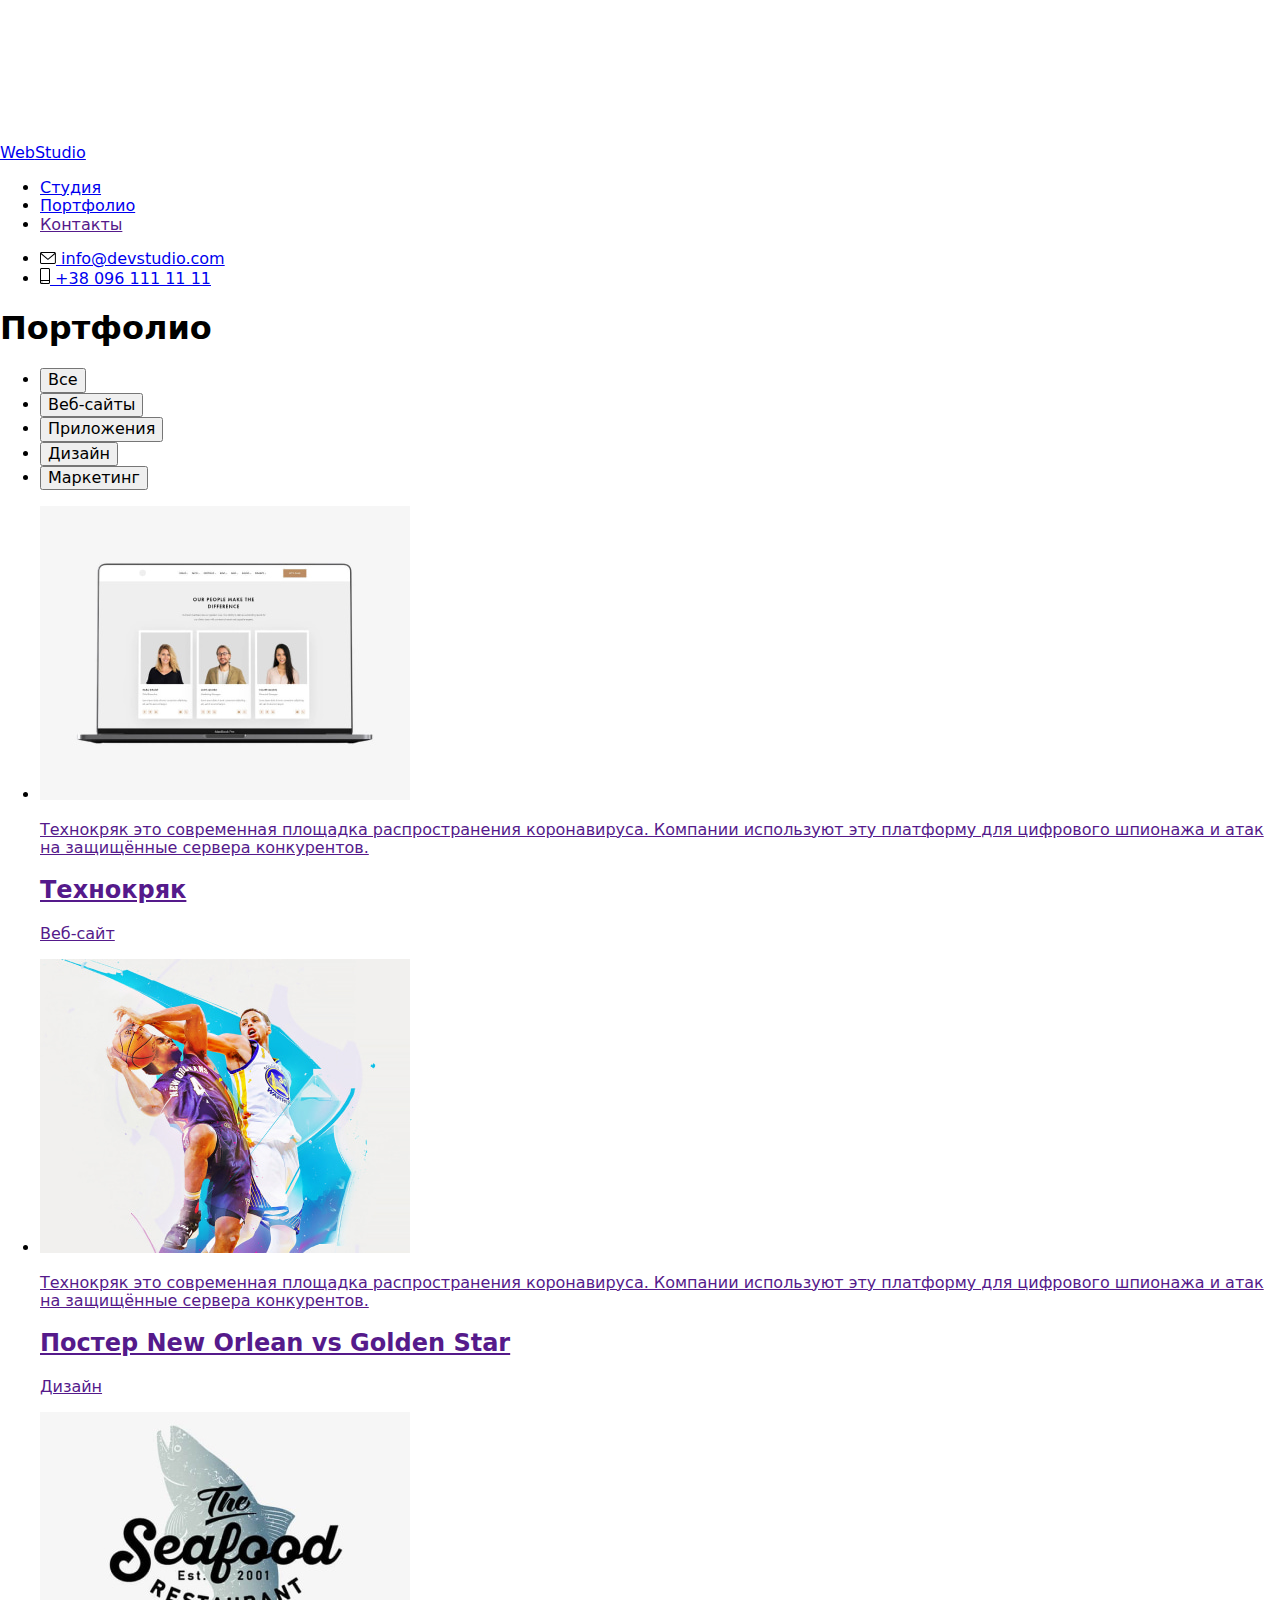
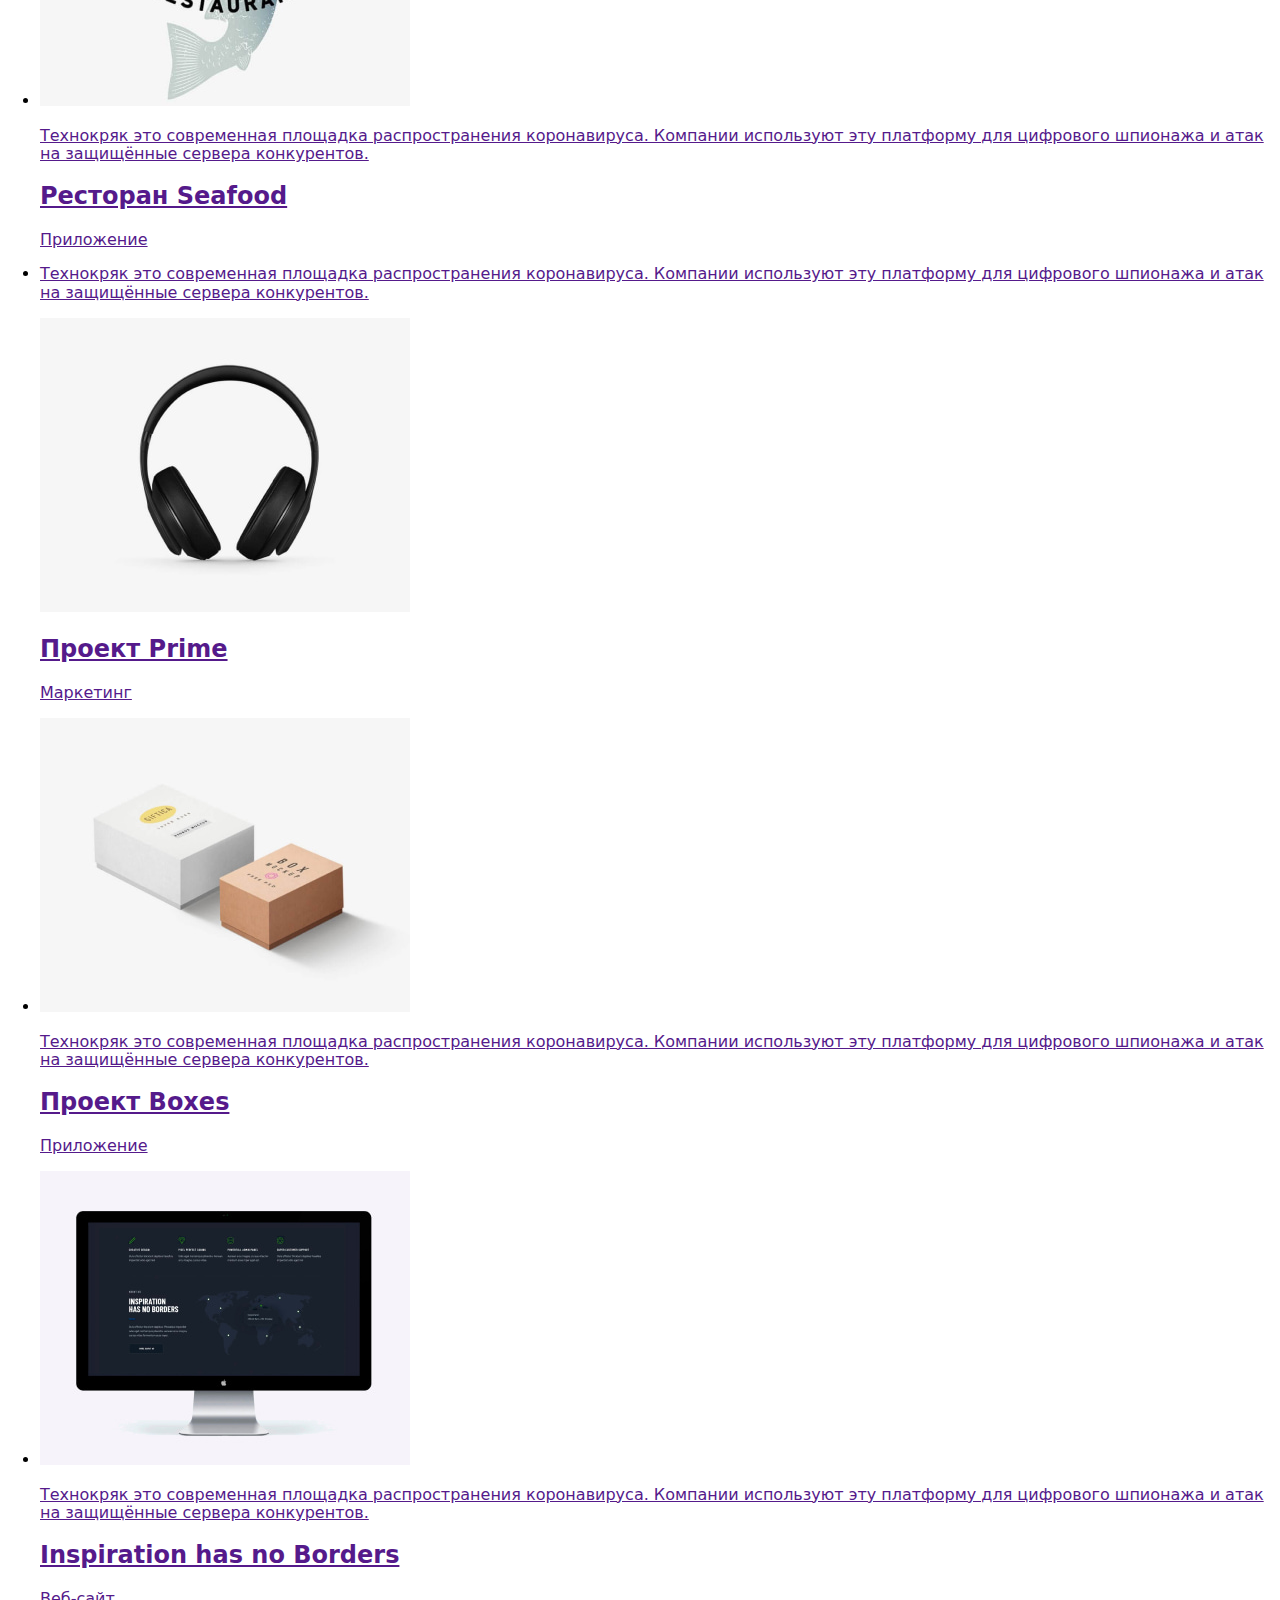
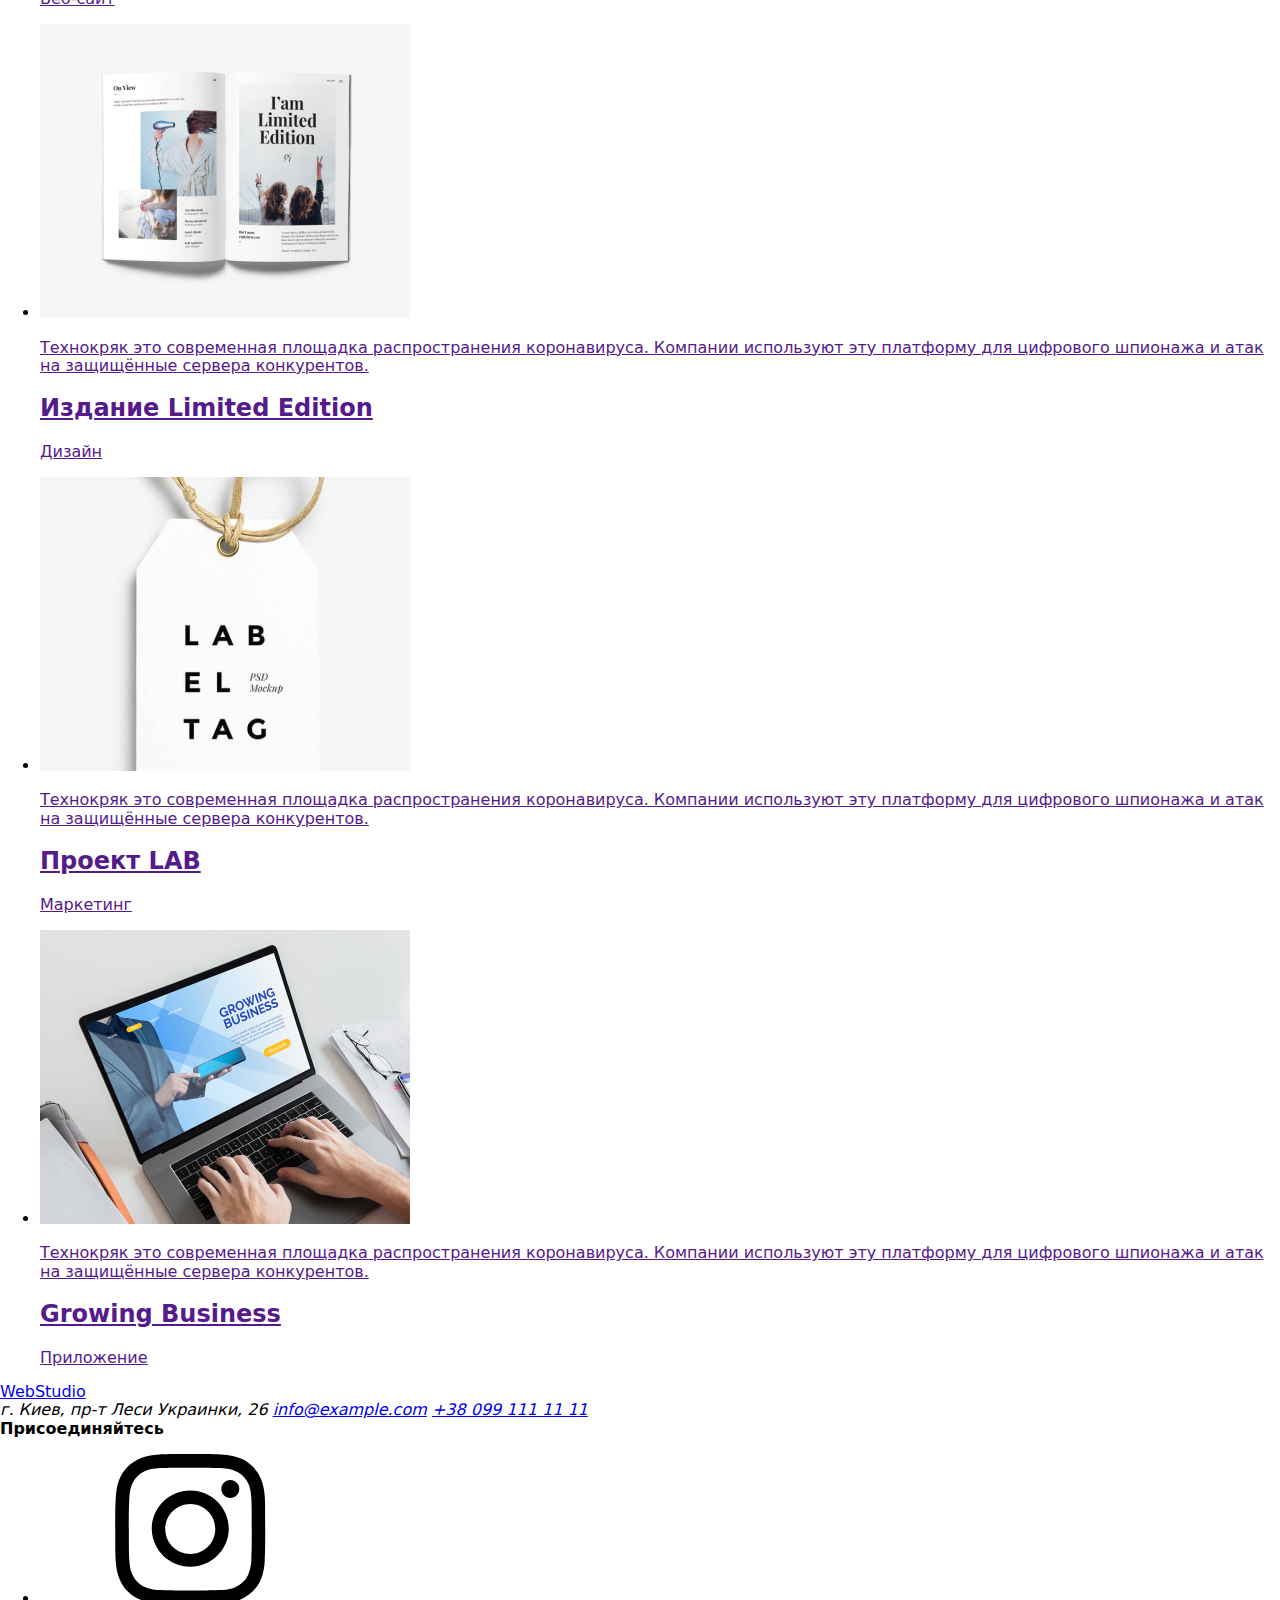
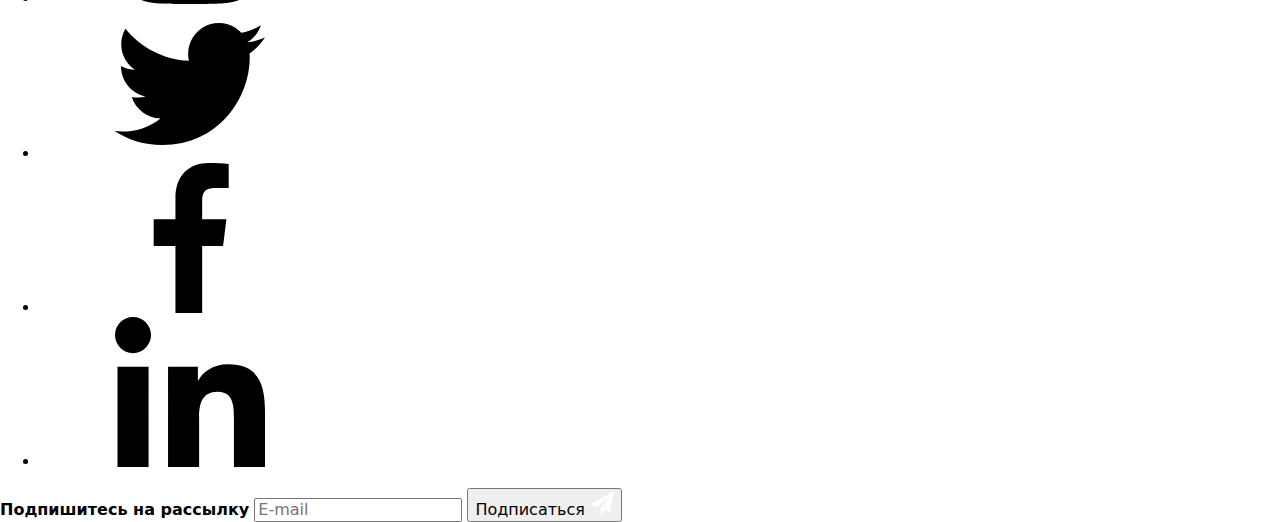
==== commit ece22b8d: "обновляет html для sass" ====
--- a/portfolio.html
+++ b/portfolio.html
@@ -15,15 +15,15 @@
       rel="stylesheet"
       href="https://cdnjs.cloudflare.com/ajax/libs/modern-normalize/1.1.0/modern-normalize.min.css"
     />
-    <link rel="stylesheet" href="./css/styles.css" />
+    <link rel="stylesheet" href="./dist/css/portfolio.min.css" />
   </head>
   <body class="page">
     <!--Шапка сайта-->
     <header class="page-header">
-      <div class="container navigation">
+      <div class="container container__nav">
         <nav class="main-nav">
-          <a href="./index.html" lang="en" class="page-header__logo"
-            ><span class="page-header__accent">Web</span>Studio</a
+          <a href="./index.html" lang="en" class="logo page-header__logo"
+            ><span class="logo__accent">Web</span>Studio</a
           >
           <ul class="site-nav">
             <li class="site-nav__item">
@@ -281,8 +281,8 @@
       <div class="container">
         <div class="footer__info">
           <div class="footer__contacts">
-            <a href="./index.html" lang="en" class="footer__logo"
-              ><span class="footer__accent">Web</span>Studio</a
+            <a href="./index.html" lang="en" class="logo footer__logo"
+              ><span class="logo__accent">Web</span>Studio</a
             >
             <address class="footer-adress">
               <span class="footer-adress__postal">г. Киев, пр-т Леси Украинки, 26</span>
@@ -293,32 +293,32 @@
             </address>
           </div>
           <div class="footer-media">
-            <b class="footer-media__join">Присоединяйтесь</b>
-            <ul class="footer-social">
-              <li class="footer-social__item">
-                <a class="footer-social__link" href="">
-                  <svg class="footer-social__icon">
+            <b class="footer-media__title">Присоединяйтесь</b>
+            <ul class="social footer-social">
+              <li class="social__item footer-social__item">
+                <a class="social__link footer-social__link" href="">
+                  <svg class="social__icon footer-social__icon">
                     <use href="./images/icons.svg#icon-instagram"></use>
                   </svg>
                 </a>
               </li>
-              <li class="footer-social__item">
-                <a class="footer-social__link" href="">
-                  <svg class="footer-social__icon">
+              <li class="social__item footer-social__item">
+                <a class="social__link footer-social__link" href="">
+                  <svg class="social__icon footer-social__icon">
                     <use href="./images/icons.svg#icon-twitter"></use>
                   </svg>
                 </a>
               </li>
-              <li class="footer-social__item">
-                <a class="footer-social__link" href="">
-                  <svg class="footer-social__icon">
+              <li class="social__item footer-social__item">
+                <a class="social__link footer-social__link" href="">
+                  <svg class="social__icon footer-social__icon">
                     <use href="./images/icons.svg#icon-facebook"></use>
                   </svg>
                 </a>
               </li>
-              <li class="footer-social__item">
-                <a class="footer-social__linkedin" href="">
-                  <svg class="footer-social__icon">
+              <li class="social__item footer-social__item">
+                <a class="social__link footer-social__link footer-social__link--append" href="">
+                  <svg class="social__icon footer-social__icon">
                     <use href="./images/icons.svg#icon-linkedin"></use>
                   </svg>
                 </a>
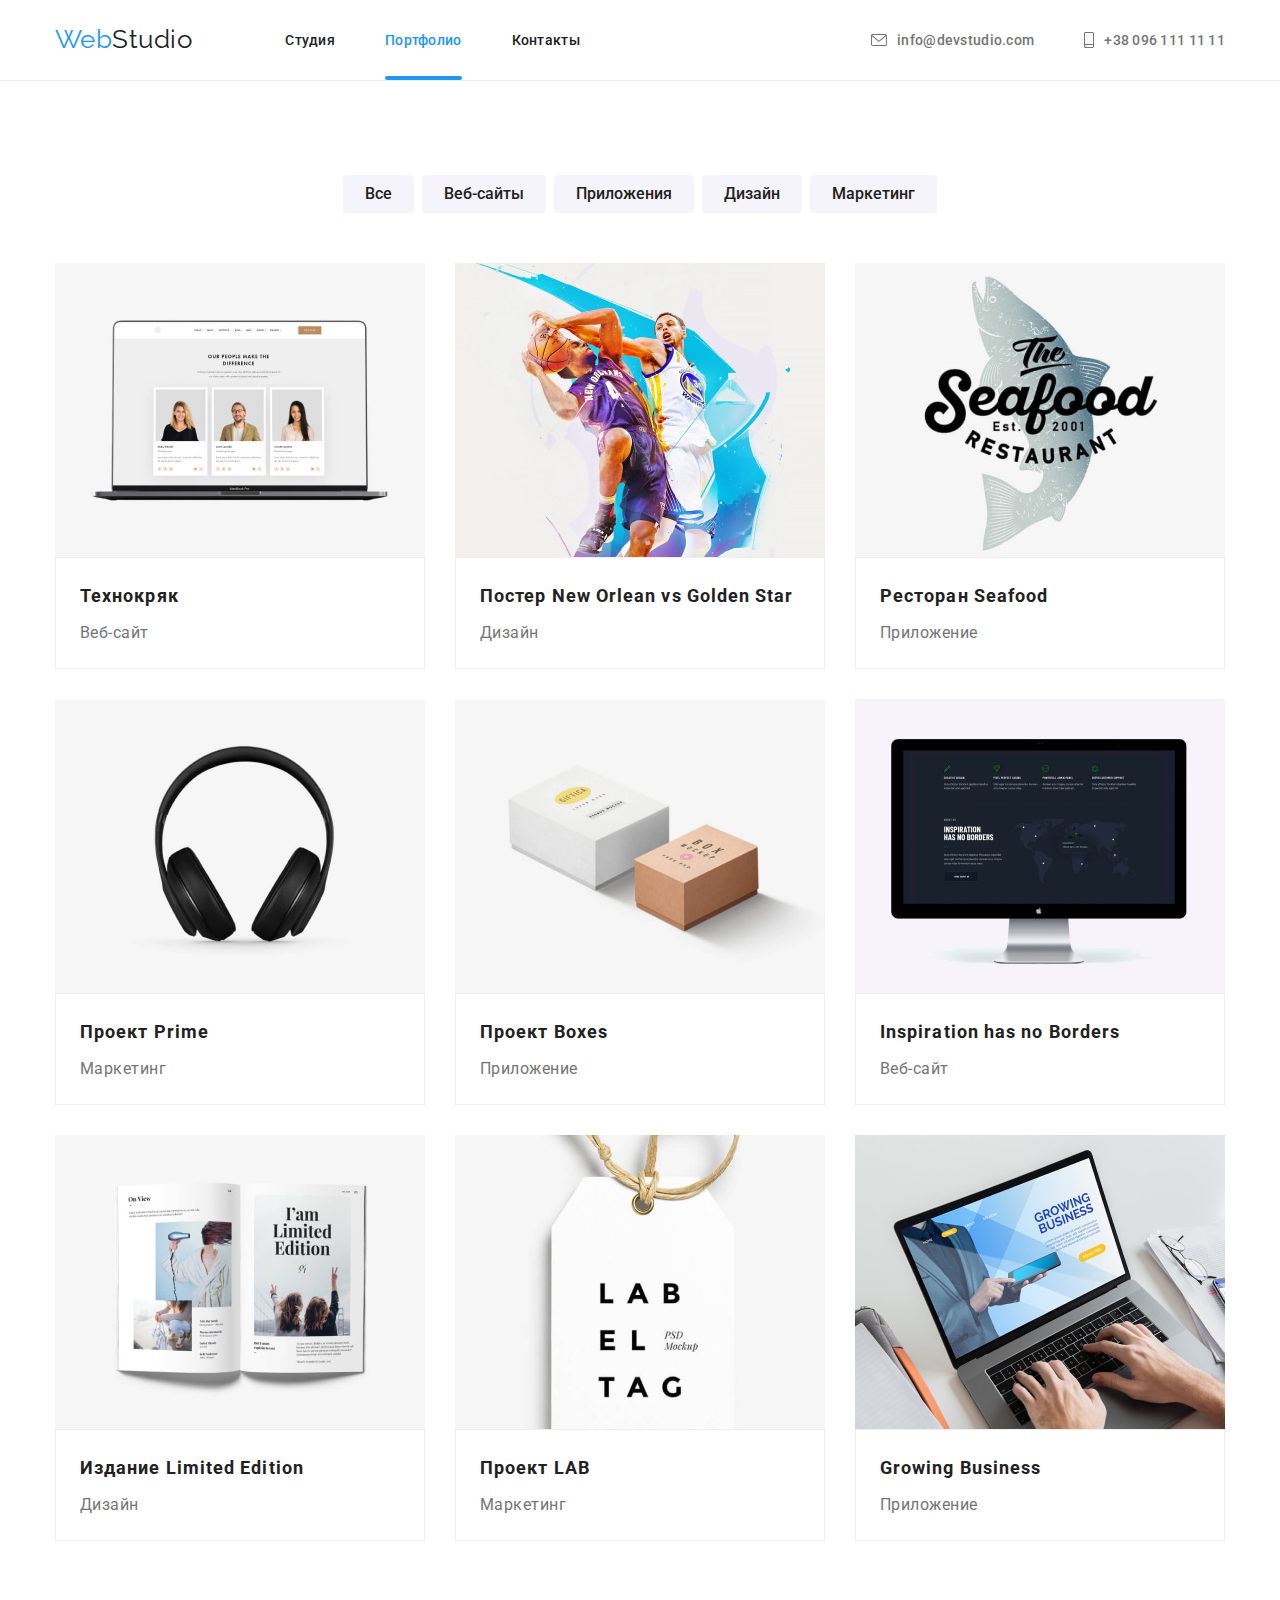
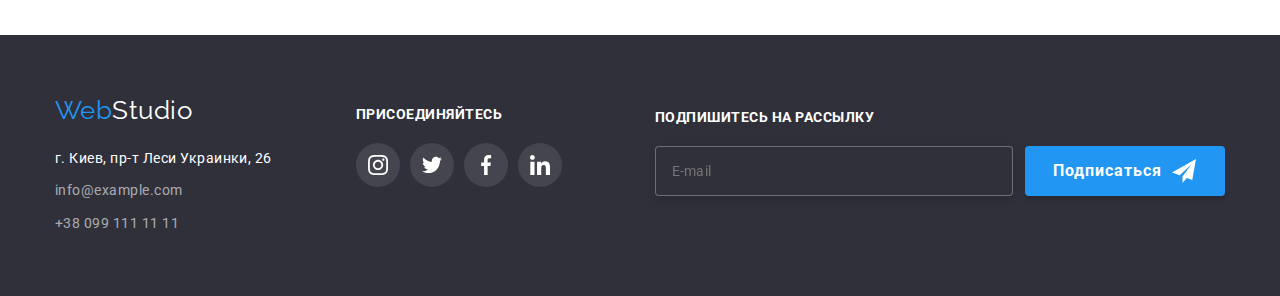
==== commit a85a40c4: "обновляет" ====
--- a/portfolio.html
+++ b/portfolio.html
@@ -15,7 +15,7 @@
       rel="stylesheet"
       href="https://cdnjs.cloudflare.com/ajax/libs/modern-normalize/1.1.0/modern-normalize.min.css"
     />
-    <link rel="stylesheet" href="./dist/css/portfolio.min.css" />
+    <link rel="stylesheet" href="./css/portfolio.min.css">
   </head>
   <body class="page">
     <!--Шапка сайта-->
--- a/css/portfolio.min.css
+++ b/css/portfolio.min.css
@@ -0,0 +1,2 @@
+html{-webkit-box-sizing:border-box;box-sizing:border-box}*,*::before,*::after{-webkit-box-sizing:inherit;box-sizing:inherit}.page{background-color:#fff;color:#757575;font-family:Roboto,sans-serif;letter-spacing:0.03em}ul{list-style:none;padding:0;margin:0}.container{width:1200px;margin:0 auto;padding-left:15px;padding-right:15px}.section{padding-top:94px;padding-bottom:94px}.section__title{color:#212121;margin-top:0;margin-bottom:50px;font-size:36px;line-height:1.17;text-align:center}.image{display:block}.fields__button,.footer-form__button{color:#fff;background-color:#2196f3;cursor:pointer;font-family:inherit;display:-webkit-inline-box;display:-ms-inline-flexbox;display:inline-flex;-webkit-box-align:center;-ms-flex-align:center;align-items:center;text-align:center;border:0}.footer-social{display:-webkit-box;display:-ms-flexbox;display:flex;-webkit-box-pack:justify;-ms-flex-pack:justify;justify-content:space-between;-webkit-box-align:center;-ms-flex-align:center;align-items:center;list-style:none;padding:0;margin:0}.footer-social__link{display:block;border-radius:50%;width:44px;height:44px;text-align:center;padding:12px;color:#afb1b8;-webkit-transition:background-color 250ms cubic-bezier(0.4, 0, 0.2, 1);transition:background-color 250ms cubic-bezier(0.4, 0, 0.2, 1)}.logo{display:block;padding-top:24px;padding-bottom:25px;color:#212121;font-family:Raleway,sans-serif;font-size:26px;line-height:1.2;text-decoration:none}.logo__accent{color:#2196f3}.page-header{border-bottom:1px solid #ececec;position:fixed;width:100%;min-height:80px;top:0;left:0;z-index:3;background-color:#fff}.container__nav{display:-webkit-box;display:-ms-flexbox;display:flex;-webkit-box-align:center;-ms-flex-align:center;align-items:center;-webkit-box-pack:justify;-ms-flex-pack:justify;justify-content:space-between}.container__nav .main-nav{display:-webkit-box;display:-ms-flexbox;display:flex;-webkit-box-align:center;-ms-flex-align:center;align-items:center}.site-nav{display:-webkit-box;display:-ms-flexbox;display:flex;margin-left:93px}.site-nav__item:not(:last-child){margin-right:50px}.site-nav__link{color:#212121;display:block;font-weight:500;font-size:14px;line-height:1.15;letter-spacing:0.02em;text-decoration:none;padding-top:32px;padding-bottom:32px;-webkit-transition:color 250ms cubic-bezier(0.4, 0, 0.2, 1);transition:color 250ms cubic-bezier(0.4, 0, 0.2, 1)}.site-nav__link:hover,.site-nav__link:focus{color:#2196f3;outline:none}.site-nav__link--active{-webkit-transition:color 250ms cubic-bezier(0.4, 0, 0.2, 1);transition:color 250ms cubic-bezier(0.4, 0, 0.2, 1);color:#2196f3}.site-nav__link::after{content:'';display:block;position:absolute;bottom:0;left:0;border-radius:2px;min-height:4px;min-width:100%;background-color:#2196f3;-webkit-transform:scaleX(0);transform:scaleX(0);-webkit-transition:-webkit-transform 500ms cubic-bezier(0.4, 0, 0.2, 1);transition:-webkit-transform 500ms cubic-bezier(0.4, 0, 0.2, 1);transition:transform 500ms cubic-bezier(0.4, 0, 0.2, 1);transition:transform 500ms cubic-bezier(0.4, 0, 0.2, 1), -webkit-transform 500ms cubic-bezier(0.4, 0, 0.2, 1)}.site-nav__link--active::after{-webkit-transform:scaleX(1);transform:scaleX(1)}.site-nav__link:hover::after,.site-nav__link:focus::after{-webkit-transform:scaleX(1);transform:scaleX(1);outline:none}.site-nav__item{position:relative}.auth-nav{display:-webkit-box;display:-ms-flexbox;display:flex}.auth-nav__item{margin-left:50px}.auth-nav__link{display:-webkit-box;display:-ms-flexbox;display:flex;color:#757575;margin-left:0;font-weight:500;font-size:14px;line-height:1.15;letter-spacing:0.02em;text-decoration:none;list-style:none;-webkit-box-align:center;-ms-flex-align:center;align-items:center;-webkit-transition:color 250ms cubic-bezier(0.4, 0, 0.2, 1);transition:color 250ms cubic-bezier(0.4, 0, 0.2, 1)}.auth-nav__link:hover,.auth-nav__link:focus{color:#2196f3;outline:none}.auth-nav__icon{margin-right:10px;fill:currentColor;margin-top:0;margin-bottom:0}.portfolio-title{margin:0;display:none}.fields{display:-webkit-box;display:-ms-flexbox;display:flex;margin-bottom:50px;-webkit-box-pack:center;-ms-flex-pack:center;justify-content:center}.fields__item:not(:last-child){margin-right:8px}.fields__button{color:#212121;background-color:#f5f4fa;padding:6px 22px;border-radius:4px;border:transparent;font-weight:500;font-size:16px;line-height:1.62;-webkit-transition:color 250ms cubic-bezier(0.4, 0, 0.2, 1),background-color 250ms cubic-bezier(0.4, 0, 0.2, 1),-webkit-box-shadow 250ms cubic-bezier(0.4, 0, 0.2, 1);transition:color 250ms cubic-bezier(0.4, 0, 0.2, 1),background-color 250ms cubic-bezier(0.4, 0, 0.2, 1),-webkit-box-shadow 250ms cubic-bezier(0.4, 0, 0.2, 1);transition:color 250ms cubic-bezier(0.4, 0, 0.2, 1),background-color 250ms cubic-bezier(0.4, 0, 0.2, 1),box-shadow 250ms cubic-bezier(0.4, 0, 0.2, 1);transition:color 250ms cubic-bezier(0.4, 0, 0.2, 1),background-color 250ms cubic-bezier(0.4, 0, 0.2, 1),box-shadow 250ms cubic-bezier(0.4, 0, 0.2, 1),-webkit-box-shadow 250ms cubic-bezier(0.4, 0, 0.2, 1)}.fields__button:hover,.fields__button:focus{color:#fff;background-color:#2196f3;-webkit-box-shadow:0px 3px 1px rgba(0,0,0,0.1),0px 1px 2px rgba(0,0,0,0.08),0px 2px 2px rgba(0,0,0,0.12);box-shadow:0px 3px 1px rgba(0,0,0,0.1),0px 1px 2px rgba(0,0,0,0.08),0px 2px 2px rgba(0,0,0,0.12);outline:none}.project-list{display:-webkit-box;display:-ms-flexbox;display:flex;-ms-flex-wrap:wrap;flex-wrap:wrap;margin:-15px}.project-list__item{width:370px;margin:15px;-webkit-transition:-webkit-box-shadow 250ms cubic-bezier(0.4, 0, 0.2, 1);transition:-webkit-box-shadow 250ms cubic-bezier(0.4, 0, 0.2, 1);transition:box-shadow 250ms cubic-bezier(0.4, 0, 0.2, 1);transition:box-shadow 250ms cubic-bezier(0.4, 0, 0.2, 1), -webkit-box-shadow 250ms cubic-bezier(0.4, 0, 0.2, 1)}.project-list__item:nth-child(3n){margin-right:0}.project-list__item:hover,.project-list__item:focus{-webkit-box-shadow:0px 1px 1px rgba(0,0,0,0.12),0px 4px 4px rgba(0,0,0,0.06),1px 4px 6px rgba(0,0,0,0.16);box-shadow:0px 1px 1px rgba(0,0,0,0.12),0px 4px 4px rgba(0,0,0,0.06),1px 4px 6px rgba(0,0,0,0.16);outline:none}.project-list__image{display:block;overflow:hidden}.project-list__link:nth-last-child(-n+3){margin-bottom:0}.project-list__description{border:1px solid #eeeeee;padding:20px 24px;position:relative}.project-list__link{text-decoration:none}.project-list__title{color:#212121;margin-top:0;margin-bottom:4px;font-size:18px;line-height:2;letter-spacing:0.06em}.project-list__text{color:#757575;margin:0;font-size:16px;line-height:1.88}.project-overlay{position:relative;width:370px;overflow:hidden}.project-overlay__text{display:inline-block;content:'';position:absolute;width:370px;height:294px;top:0;left:0;margin:0;padding:63px 24px;color:#fff;font-size:18px;line-height:1.56;background-color:rgba(33,150,243,0.9);-webkit-transform:translateY(100%);transform:translateY(100%);-webkit-transition:-webkit-transform 250ms cubic-bezier(0.4, 0, 0.2, 1);transition:-webkit-transform 250ms cubic-bezier(0.4, 0, 0.2, 1);transition:transform 250ms cubic-bezier(0.4, 0, 0.2, 1);transition:transform 250ms cubic-bezier(0.4, 0, 0.2, 1), -webkit-transform 250ms cubic-bezier(0.4, 0, 0.2, 1)}.project-list__item:hover .project-overlay__text,.project-list__item:focus .project-overlay__text{-webkit-transform:translateY(0%);transform:translateY(0%);outline:none}.footer{display:-webkit-box;display:-ms-flexbox;display:flex;background-color:#2f303a;padding-top:60px;padding-bottom:60px}.footer__logo{padding:0;color:#fff}.footer__info{display:-webkit-box;display:-ms-flexbox;display:flex;margin-right:0;padding-right:0}.footer__contacts{display:block;text-decoration:none}.footer-adress{display:inline-block;width:231px;font-style:normal;font-size:14px;line-height:1.71}.footer-adress__postal{display:block;color:#fff;margin-top:20px}.footer-adress__email{display:block;color:rgba(255,255,255,0.6);text-decoration:none;margin-top:9px;-webkit-transition:color 250ms cubic-bezier(0.4, 0, 0.2, 1);transition:color 250ms cubic-bezier(0.4, 0, 0.2, 1)}.footer-adress__email:hover,.footer-adress__email:focus{color:#2196f3;outline:none}.footer-adress__tel{display:block;color:rgba(255,255,255,0.6);text-decoration:none;margin-top:9px;-webkit-transition:color 250ms cubic-bezier(0.4, 0, 0.2, 1);transition:color 250ms cubic-bezier(0.4, 0, 0.2, 1)}.footer-adress__tel:hover,.footer-adress__tel:focus{color:#2196f3;outline:none}.footer-media{display:block;margin-left:70px;-webkit-box-align:center;-ms-flex-align:center;align-items:center;-webkit-box-pack:center;-ms-flex-pack:center;justify-content:center;padding-top:12px;padding-bottom:40px}.footer-media__title{display:block;color:#ffffff;font-weight:700px;font-size:14px;line-height:1.14;text-transform:uppercase;margin-bottom:20px}.footer-social__link{color:white;background-color:rgba(255,255,255,0.1);margin-right:10px}.footer-social__link--append{margin-right:0}.footer-social__link:hover,.footer-social__link:focus{background-color:#2196f3;outline:none}.footer-social{color:white;background-color:#2f303a}.footer-social__icon{width:20px;height:20px;fill:currentColor}.footer-form{display:-webkit-box;display:-ms-flexbox;display:flex;-webkit-box-align:end;-ms-flex-align:end;align-items:flex-end;margin-left:93px;padding-left:0;padding-top:12px;padding-bottom:40px}.footer-form__block{-webkit-box-orient:vertical;-webkit-box-direction:normal;-ms-flex-direction:column;flex-direction:column}.footer-form__caption{display:block;margin-bottom:20px;font-weight:700;font-size:14px;line-height:1.14;text-transform:uppercase;color:#fff}.footer-form__input{display:block;width:358px;height:50px;margin-right:12px;padding:15px 16px;background-color:#2f303a;border:1px solid rgba(255,255,255,0.3);-webkit-box-sizing:border-box;box-sizing:border-box;-webkit-filter:drop-shadow(0px 4px 4px rgba(0,0,0,0.15));filter:drop-shadow(0px 4px 4px rgba(0,0,0,0.15));border-radius:4px;color:#fff;font-family:Roboto;font-style:normal;font-weight:normal;font-size:14px;line-height:1.14;letter-spacing:0.01em}.footer-form__input:focus{outline:none}.footer-form__button{margin:0;width:200px;height:50px;padding:10px 28px;background:#2196f3;-webkit-box-shadow:0px 4px 4px rgba(0,0,0,0.15);box-shadow:0px 4px 4px rgba(0,0,0,0.15);border-radius:4px;font-weight:700;font-size:16px;line-height:1.87;letter-spacing:0.06em}.footer-form__icon{display:block;margin:0;margin-left:10px}
+/*# sourceMappingURL=portfolio.min.css.map */